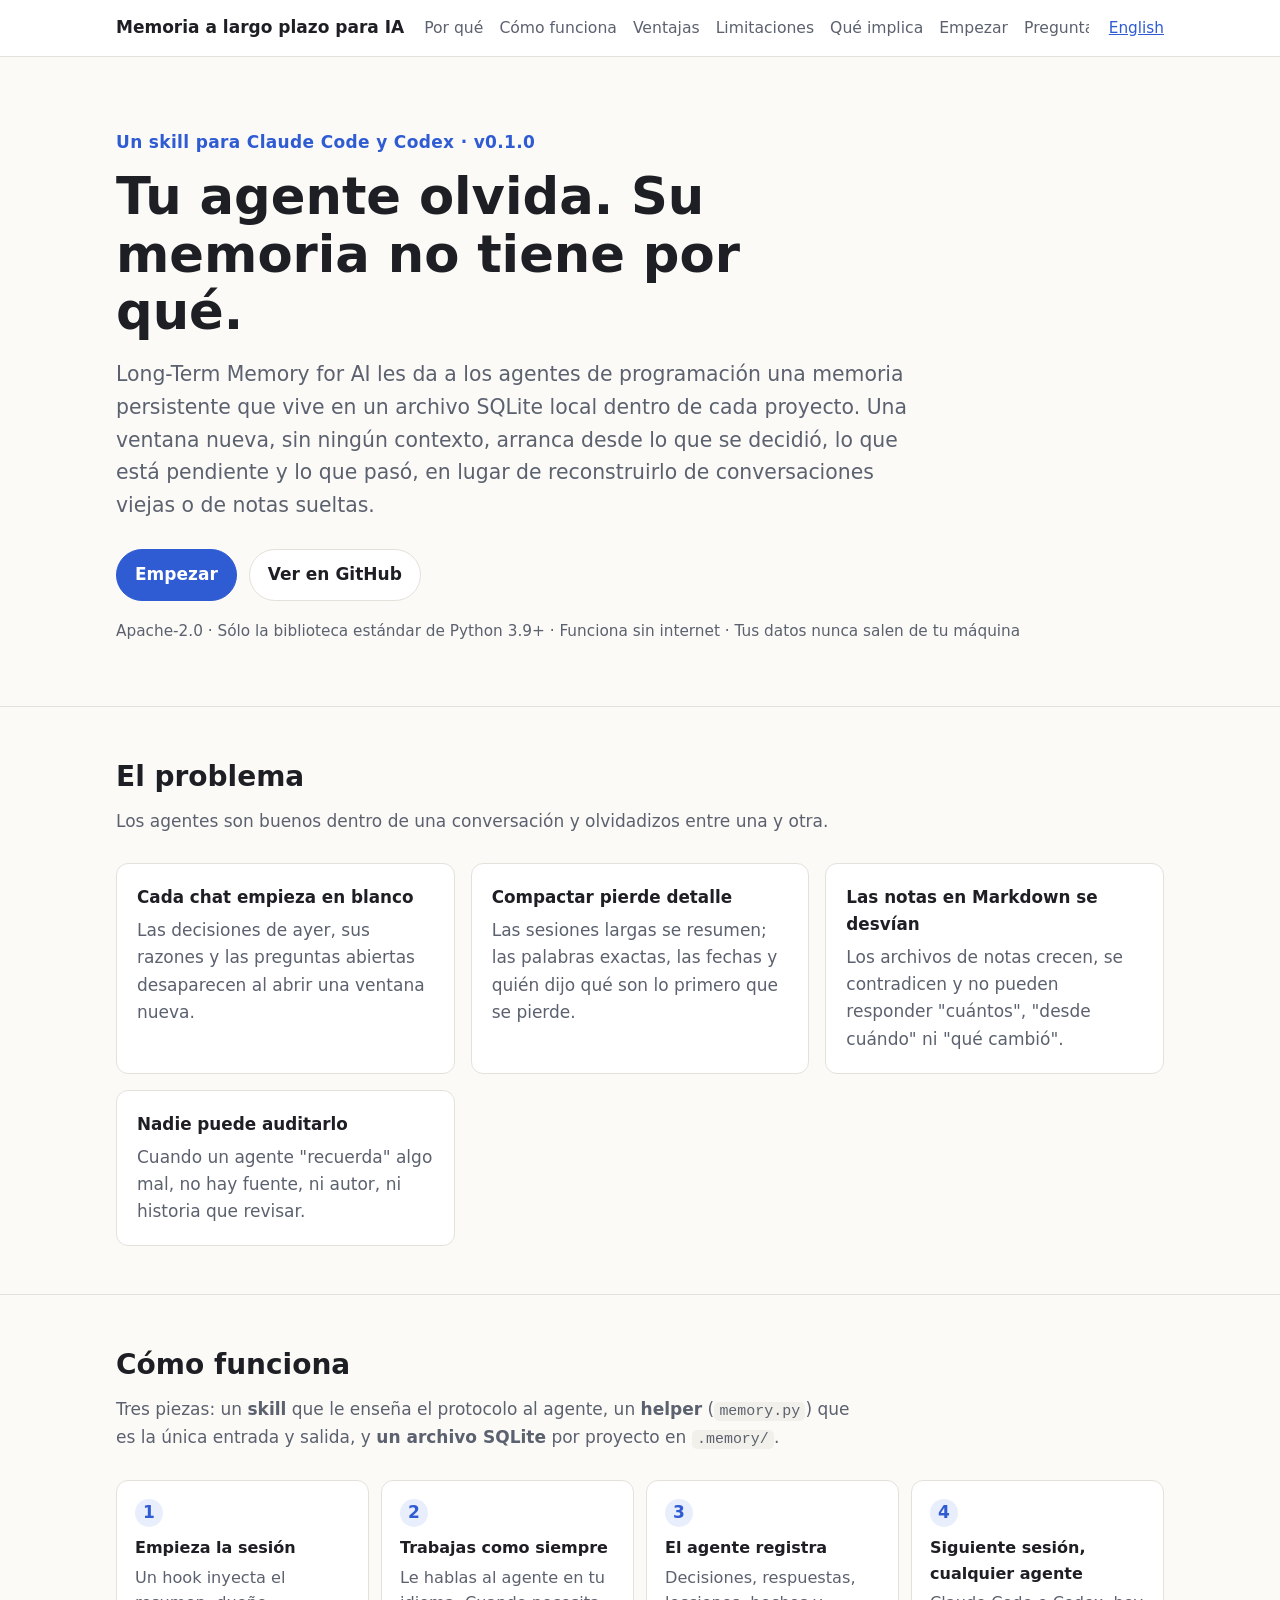
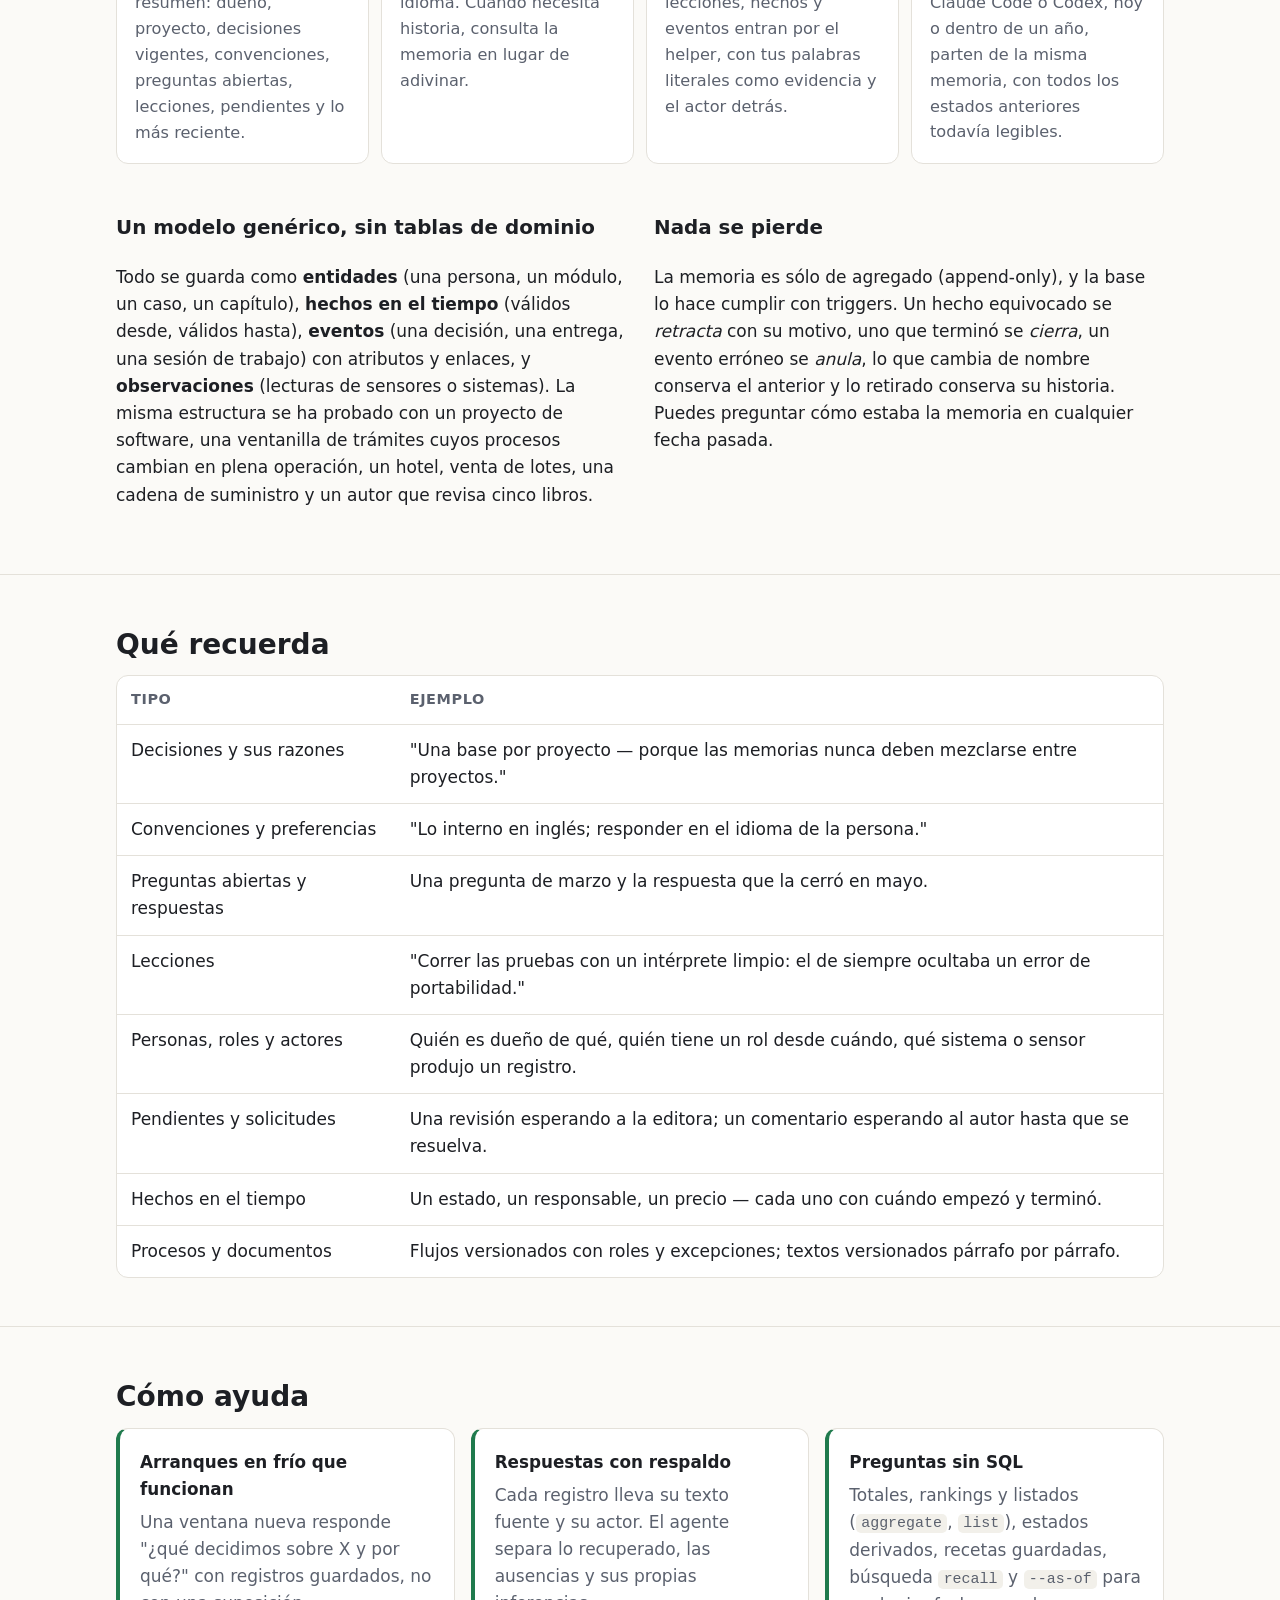
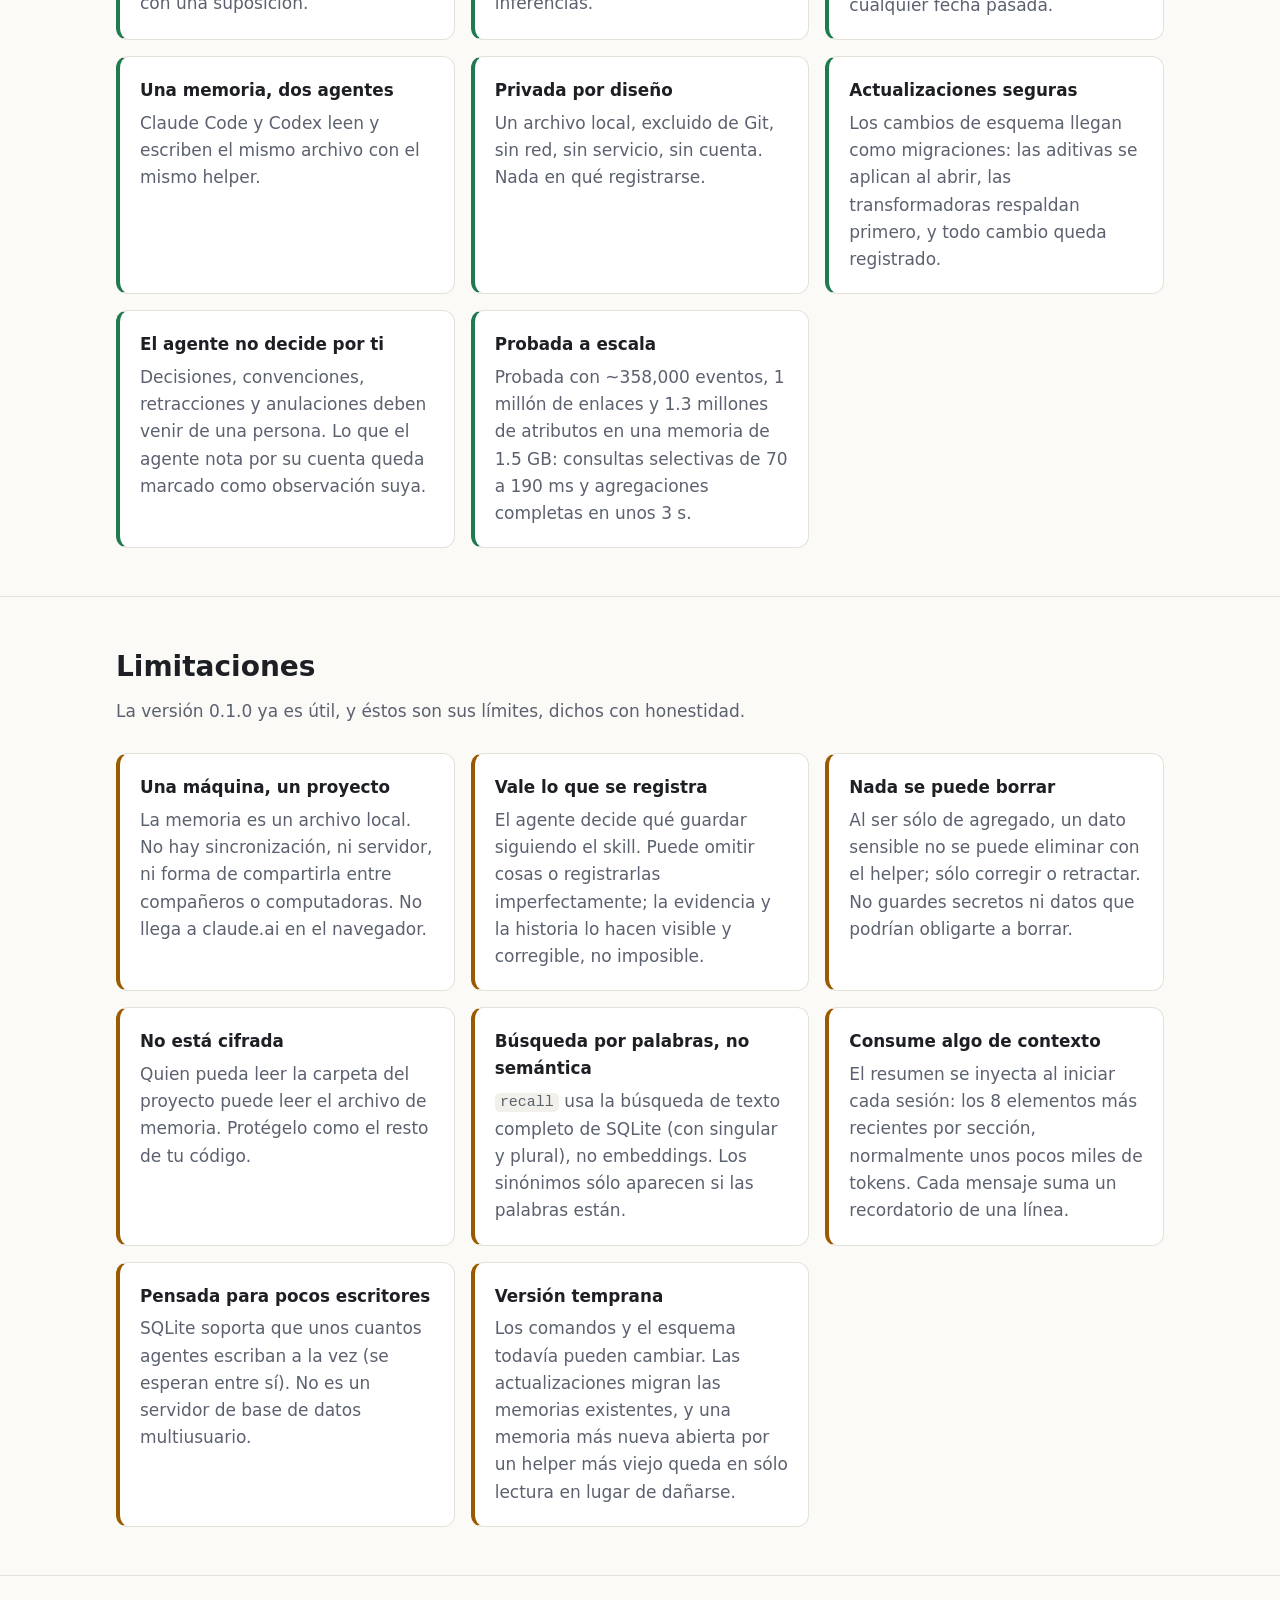
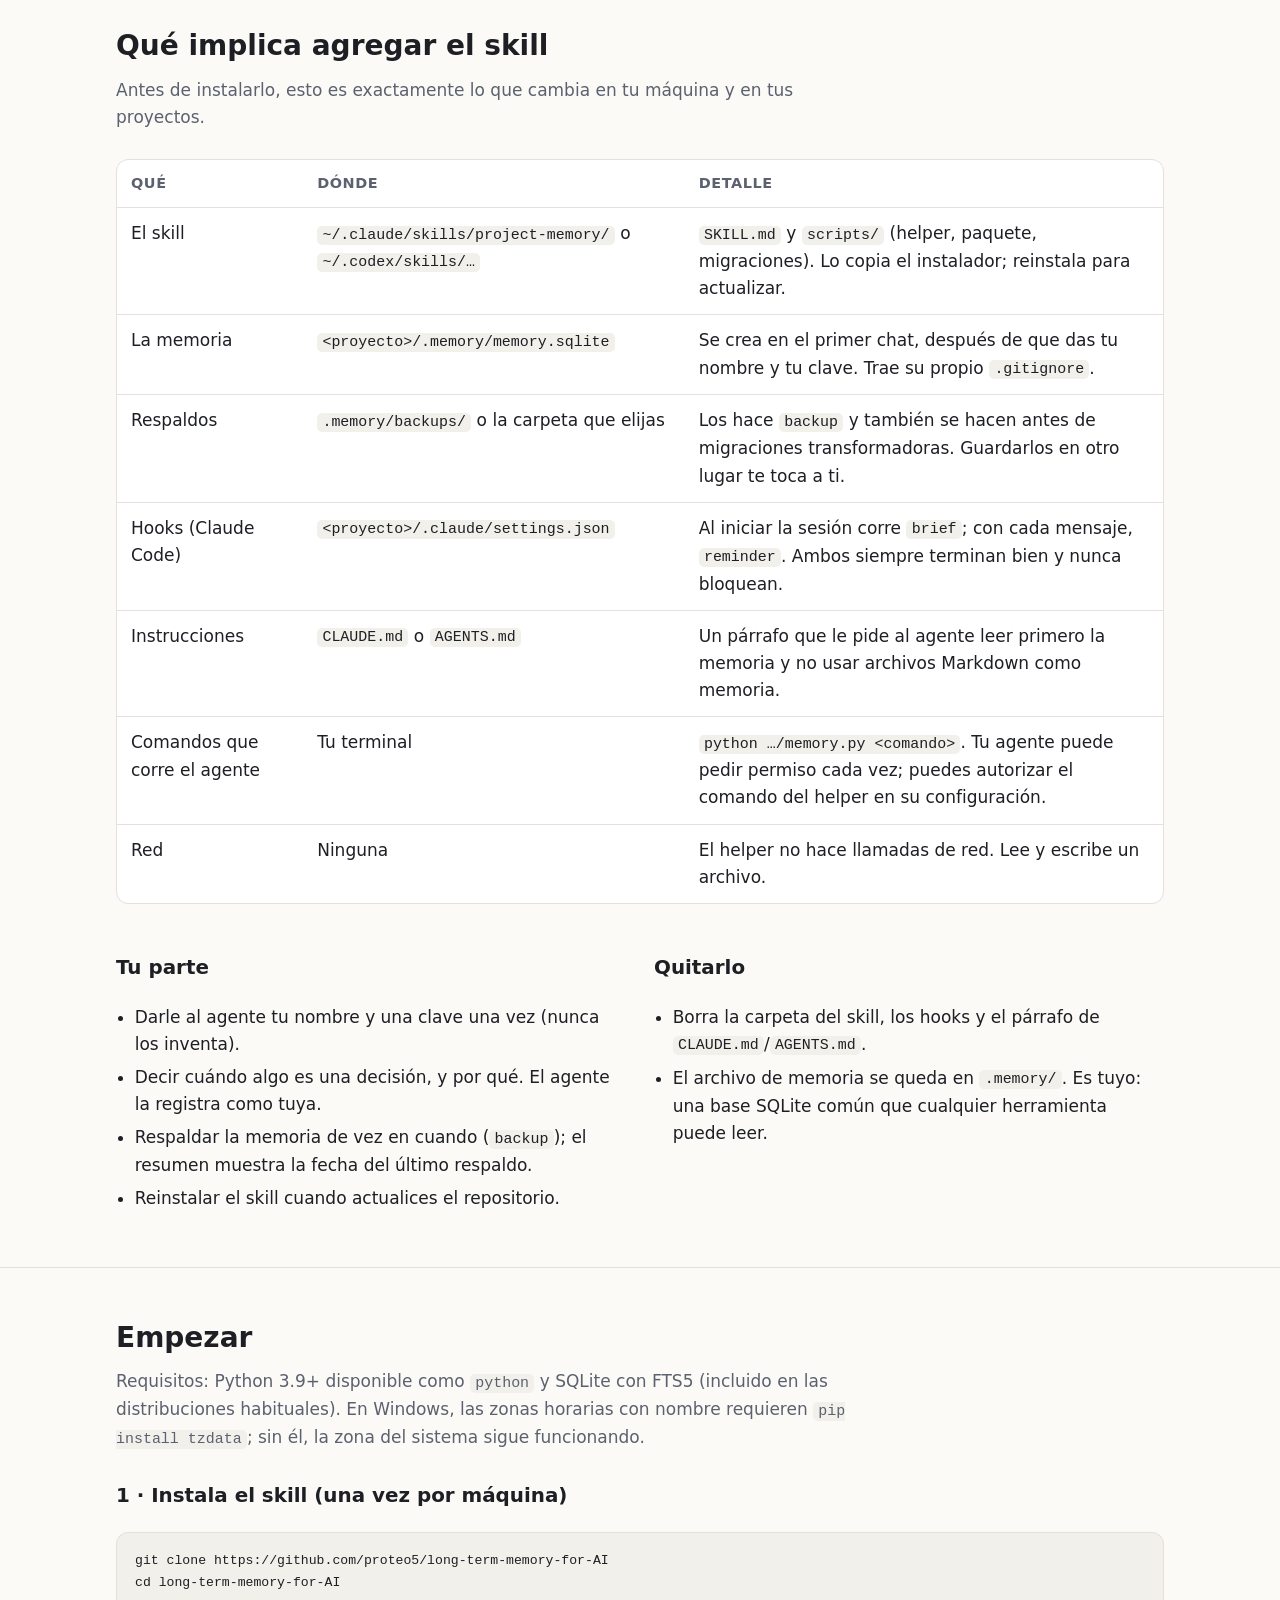
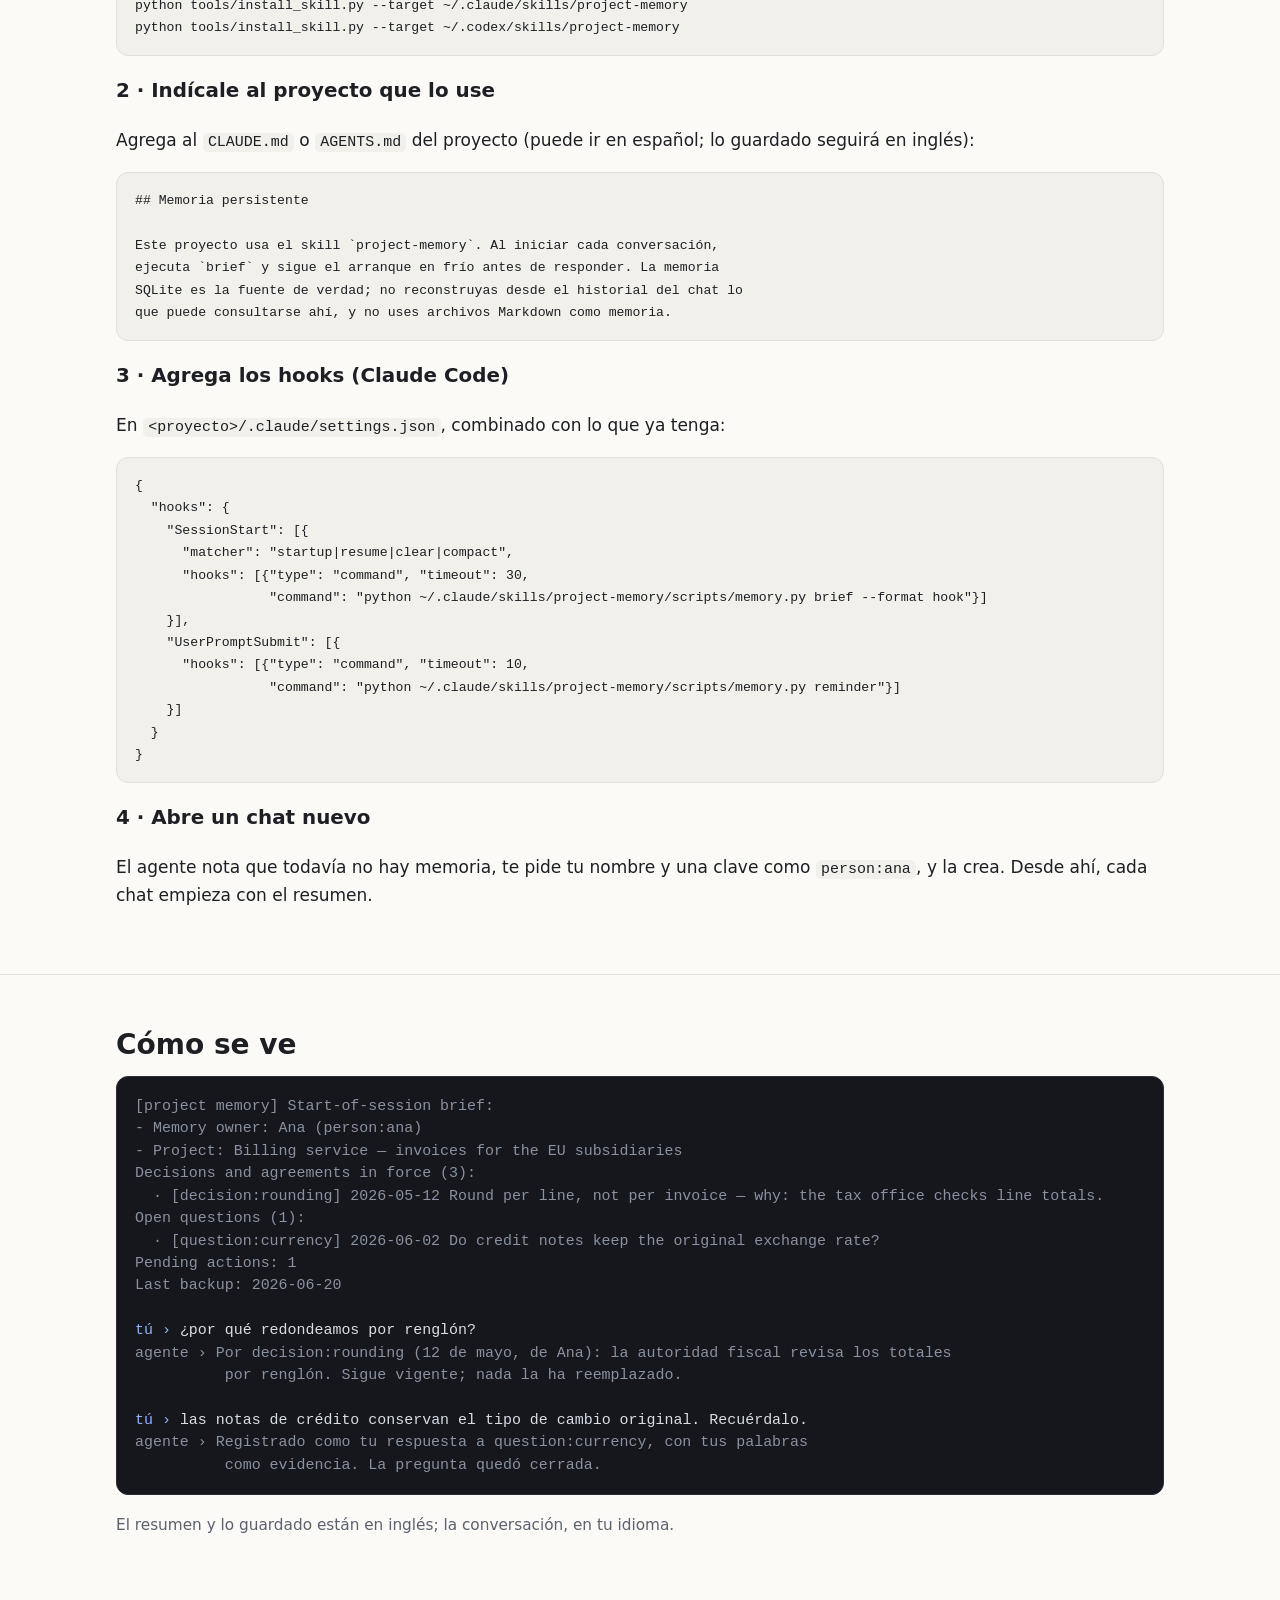
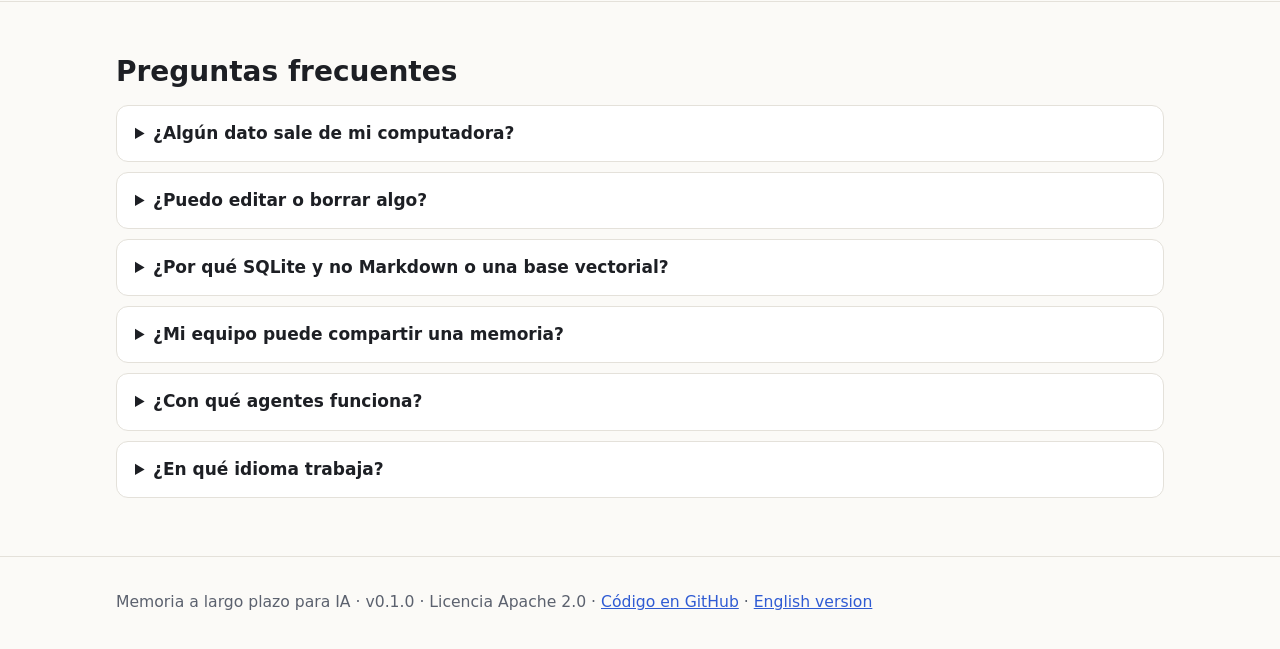
==== docs/es/index.html @ bbfa803a "Release 0.1.0" ====
<!doctype html>
<html lang="es">
<head>
<meta charset="utf-8">
<meta name="viewport" content="width=device-width, initial-scale=1">
<title>Memoria a largo plazo para IA</title>
<meta name="description" content="Una memoria SQLite persistente, local y sólo de agregado para agentes de programación (Claude Code y Codex): qué es, cómo ayuda, sus límites y qué implica agregar el skill.">
<link rel="stylesheet" href="../assets/style.css">
<link rel="alternate" hreflang="en" href="../">
</head>
<body>

<header class="top">
  <div class="wrap">
    <a class="brand" href="./">Memoria a largo plazo para IA</a>
    <nav>
      <a href="#problema">Por qué</a>
      <a href="#funcionamiento">Cómo funciona</a>
      <a href="#ventajas">Ventajas</a>
      <a href="#limitaciones">Limitaciones</a>
      <a href="#implica">Qué implica</a>
      <a href="#empezar">Empezar</a>
      <a href="#preguntas">Preguntas</a>
    </nav>
    <a class="lang" href="../">English</a>
  </div>
</header>

<main>
<div class="wrap hero">
  <p class="eyebrow">Un skill para Claude Code y Codex · v0.1.0</p>
  <h1>Tu agente olvida. Su memoria no tiene por qué.</h1>
  <p class="lead">Long-Term Memory for AI les da a los agentes de programación una memoria persistente que vive en un
    archivo SQLite local dentro de cada proyecto. Una ventana nueva, sin ningún contexto, arranca desde lo que se decidió,
    lo que está pendiente y lo que pasó, en lugar de reconstruirlo de conversaciones viejas o de notas sueltas.</p>
  <div class="actions">
    <a class="button primary" href="#empezar">Empezar</a>
    <a class="button" href="https://github.com/proteo5/long-term-memory-for-AI">Ver en GitHub</a>
  </div>
  <p class="meta">Apache-2.0 · Sólo la biblioteca estándar de Python 3.9+ · Funciona sin internet · Tus datos nunca salen de tu máquina</p>
</div>

<section id="problema">
  <div class="wrap">
    <h2>El problema</h2>
    <p class="intro">Los agentes son buenos dentro de una conversación y olvidadizos entre una y otra.</p>
    <div class="grid">
      <div class="card"><h3>Cada chat empieza en blanco</h3><p>Las decisiones de ayer, sus razones y las preguntas abiertas desaparecen al abrir una ventana nueva.</p></div>
      <div class="card"><h3>Compactar pierde detalle</h3><p>Las sesiones largas se resumen; las palabras exactas, las fechas y quién dijo qué son lo primero que se pierde.</p></div>
      <div class="card"><h3>Las notas en Markdown se desvían</h3><p>Los archivos de notas crecen, se contradicen y no pueden responder "cuántos", "desde cuándo" ni "qué cambió".</p></div>
      <div class="card"><h3>Nadie puede auditarlo</h3><p>Cuando un agente "recuerda" algo mal, no hay fuente, ni autor, ni historia que revisar.</p></div>
    </div>
  </div>
</section>

<section id="funcionamiento">
  <div class="wrap">
    <h2>Cómo funciona</h2>
    <p class="intro">Tres piezas: un <strong>skill</strong> que le enseña el protocolo al agente, un <strong>helper</strong>
      (<code>memory.py</code>) que es la única entrada y salida, y <strong>un archivo SQLite</strong> por proyecto en
      <code>.memory/</code>.</p>
    <div class="flow">
      <div class="step"><h3>Empieza la sesión</h3><p>Un hook inyecta el resumen: dueño, proyecto, decisiones vigentes, convenciones, preguntas abiertas, lecciones, pendientes y lo más reciente.</p></div>
      <div class="step"><h3>Trabajas como siempre</h3><p>Le hablas al agente en tu idioma. Cuando necesita historia, consulta la memoria en lugar de adivinar.</p></div>
      <div class="step"><h3>El agente registra</h3><p>Decisiones, respuestas, lecciones, hechos y eventos entran por el helper, con tus palabras literales como evidencia y el actor detrás.</p></div>
      <div class="step"><h3>Siguiente sesión, cualquier agente</h3><p>Claude Code o Codex, hoy o dentro de un año, parten de la misma memoria, con todos los estados anteriores todavía legibles.</p></div>
    </div>
    <div class="two" style="margin-top:28px">
      <div>
        <h3>Un modelo genérico, sin tablas de dominio</h3>
        <p>Todo se guarda como <strong>entidades</strong> (una persona, un módulo, un caso, un capítulo), <strong>hechos en el
          tiempo</strong> (válidos desde, válidos hasta), <strong>eventos</strong> (una decisión, una entrega, una sesión de
          trabajo) con atributos y enlaces, y <strong>observaciones</strong> (lecturas de sensores o sistemas). La misma
          estructura se ha probado con un proyecto de software, una ventanilla de trámites cuyos procesos cambian en plena
          operación, un hotel, venta de lotes, una cadena de suministro y un autor que revisa cinco libros.</p>
      </div>
      <div>
        <h3>Nada se pierde</h3>
        <p>La memoria es sólo de agregado (append-only), y la base lo hace cumplir con triggers. Un hecho equivocado se
          <em>retracta</em> con su motivo, uno que terminó se <em>cierra</em>, un evento erróneo se <em>anula</em>, lo que
          cambia de nombre conserva el anterior y lo retirado conserva su historia. Puedes preguntar cómo estaba la memoria
          en cualquier fecha pasada.</p>
      </div>
    </div>
  </div>
</section>

<section id="recuerda">
  <div class="wrap">
    <h2>Qué recuerda</h2>
    <div class="table-wrap">
      <table>
        <thead><tr><th>Tipo</th><th>Ejemplo</th></tr></thead>
        <tbody>
          <tr><td>Decisiones y sus razones</td><td>"Una base por proyecto — porque las memorias nunca deben mezclarse entre proyectos."</td></tr>
          <tr><td>Convenciones y preferencias</td><td>"Lo interno en inglés; responder en el idioma de la persona."</td></tr>
          <tr><td>Preguntas abiertas y respuestas</td><td>Una pregunta de marzo y la respuesta que la cerró en mayo.</td></tr>
          <tr><td>Lecciones</td><td>"Correr las pruebas con un intérprete limpio: el de siempre ocultaba un error de portabilidad."</td></tr>
          <tr><td>Personas, roles y actores</td><td>Quién es dueño de qué, quién tiene un rol desde cuándo, qué sistema o sensor produjo un registro.</td></tr>
          <tr><td>Pendientes y solicitudes</td><td>Una revisión esperando a la editora; un comentario esperando al autor hasta que se resuelva.</td></tr>
          <tr><td>Hechos en el tiempo</td><td>Un estado, un responsable, un precio — cada uno con cuándo empezó y terminó.</td></tr>
          <tr><td>Procesos y documentos</td><td>Flujos versionados con roles y excepciones; textos versionados párrafo por párrafo.</td></tr>
        </tbody>
      </table>
    </div>
  </div>
</section>

<section id="ventajas">
  <div class="wrap">
    <h2>Cómo ayuda</h2>
    <div class="grid">
      <div class="card good"><h3>Arranques en frío que funcionan</h3><p>Una ventana nueva responde "¿qué decidimos sobre X y por qué?" con registros guardados, no con una suposición.</p></div>
      <div class="card good"><h3>Respuestas con respaldo</h3><p>Cada registro lleva su texto fuente y su actor. El agente separa lo recuperado, las ausencias y sus propias inferencias.</p></div>
      <div class="card good"><h3>Preguntas sin SQL</h3><p>Totales, rankings y listados (<code>aggregate</code>, <code>list</code>), estados derivados, recetas guardadas, búsqueda <code>recall</code> y <code>--as-of</code> para cualquier fecha pasada.</p></div>
      <div class="card good"><h3>Una memoria, dos agentes</h3><p>Claude Code y Codex leen y escriben el mismo archivo con el mismo helper.</p></div>
      <div class="card good"><h3>Privada por diseño</h3><p>Un archivo local, excluido de Git, sin red, sin servicio, sin cuenta. Nada en qué registrarse.</p></div>
      <div class="card good"><h3>Actualizaciones seguras</h3><p>Los cambios de esquema llegan como migraciones: las aditivas se aplican al abrir, las transformadoras respaldan primero, y todo cambio queda registrado.</p></div>
      <div class="card good"><h3>El agente no decide por ti</h3><p>Decisiones, convenciones, retracciones y anulaciones deben venir de una persona. Lo que el agente nota por su cuenta queda marcado como observación suya.</p></div>
      <div class="card good"><h3>Probada a escala</h3><p>Probada con ~358,000 eventos, 1 millón de enlaces y 1.3 millones de atributos en una memoria de 1.5 GB: consultas selectivas de 70 a 190 ms y agregaciones completas en unos 3 s.</p></div>
    </div>
  </div>
</section>

<section id="limitaciones">
  <div class="wrap">
    <h2>Limitaciones</h2>
    <p class="intro">La versión 0.1.0 ya es útil, y éstos son sus límites, dichos con honestidad.</p>
    <div class="grid">
      <div class="card warn"><h3>Una máquina, un proyecto</h3><p>La memoria es un archivo local. No hay sincronización, ni servidor, ni forma de compartirla entre compañeros o computadoras. No llega a claude.ai en el navegador.</p></div>
      <div class="card warn"><h3>Vale lo que se registra</h3><p>El agente decide qué guardar siguiendo el skill. Puede omitir cosas o registrarlas imperfectamente; la evidencia y la historia lo hacen visible y corregible, no imposible.</p></div>
      <div class="card warn"><h3>Nada se puede borrar</h3><p>Al ser sólo de agregado, un dato sensible no se puede eliminar con el helper; sólo corregir o retractar. No guardes secretos ni datos que podrían obligarte a borrar.</p></div>
      <div class="card warn"><h3>No está cifrada</h3><p>Quien pueda leer la carpeta del proyecto puede leer el archivo de memoria. Protégelo como el resto de tu código.</p></div>
      <div class="card warn"><h3>Búsqueda por palabras, no semántica</h3><p><code>recall</code> usa la búsqueda de texto completo de SQLite (con singular y plural), no embeddings. Los sinónimos sólo aparecen si las palabras están.</p></div>
      <div class="card warn"><h3>Consume algo de contexto</h3><p>El resumen se inyecta al iniciar cada sesión: los 8 elementos más recientes por sección, normalmente unos pocos miles de tokens. Cada mensaje suma un recordatorio de una línea.</p></div>
      <div class="card warn"><h3>Pensada para pocos escritores</h3><p>SQLite soporta que unos cuantos agentes escriban a la vez (se esperan entre sí). No es un servidor de base de datos multiusuario.</p></div>
      <div class="card warn"><h3>Versión temprana</h3><p>Los comandos y el esquema todavía pueden cambiar. Las actualizaciones migran las memorias existentes, y una memoria más nueva abierta por un helper más viejo queda en sólo lectura en lugar de dañarse.</p></div>
    </div>
  </div>
</section>

<section id="implica">
  <div class="wrap">
    <h2>Qué implica agregar el skill</h2>
    <p class="intro">Antes de instalarlo, esto es exactamente lo que cambia en tu máquina y en tus proyectos.</p>
    <div class="table-wrap">
      <table>
        <thead><tr><th>Qué</th><th>Dónde</th><th>Detalle</th></tr></thead>
        <tbody>
          <tr><td>El skill</td><td><code>~/.claude/skills/project-memory/</code> o <code>~/.codex/skills/…</code></td><td><code>SKILL.md</code> y <code>scripts/</code> (helper, paquete, migraciones). Lo copia el instalador; reinstala para actualizar.</td></tr>
          <tr><td>La memoria</td><td><code>&lt;proyecto&gt;/.memory/memory.sqlite</code></td><td>Se crea en el primer chat, después de que das tu nombre y tu clave. Trae su propio <code>.gitignore</code>.</td></tr>
          <tr><td>Respaldos</td><td><code>.memory/backups/</code> o la carpeta que elijas</td><td>Los hace <code>backup</code> y también se hacen antes de migraciones transformadoras. Guardarlos en otro lugar te toca a ti.</td></tr>
          <tr><td>Hooks (Claude Code)</td><td><code>&lt;proyecto&gt;/.claude/settings.json</code></td><td>Al iniciar la sesión corre <code>brief</code>; con cada mensaje, <code>reminder</code>. Ambos siempre terminan bien y nunca bloquean.</td></tr>
          <tr><td>Instrucciones</td><td><code>CLAUDE.md</code> o <code>AGENTS.md</code></td><td>Un párrafo que le pide al agente leer primero la memoria y no usar archivos Markdown como memoria.</td></tr>
          <tr><td>Comandos que corre el agente</td><td>Tu terminal</td><td><code>python …/memory.py &lt;comando&gt;</code>. Tu agente puede pedir permiso cada vez; puedes autorizar el comando del helper en su configuración.</td></tr>
          <tr><td>Red</td><td>Ninguna</td><td>El helper no hace llamadas de red. Lee y escribe un archivo.</td></tr>
        </tbody>
      </table>
    </div>
    <div class="two" style="margin-top:28px">
      <div>
        <h3>Tu parte</h3>
        <ul class="clean">
          <li>Darle al agente tu nombre y una clave una vez (nunca los inventa).</li>
          <li>Decir cuándo algo es una decisión, y por qué. El agente la registra como tuya.</li>
          <li>Respaldar la memoria de vez en cuando (<code>backup</code>); el resumen muestra la fecha del último respaldo.</li>
          <li>Reinstalar el skill cuando actualices el repositorio.</li>
        </ul>
      </div>
      <div>
        <h3>Quitarlo</h3>
        <ul class="clean">
          <li>Borra la carpeta del skill, los hooks y el párrafo de <code>CLAUDE.md</code>/<code>AGENTS.md</code>.</li>
          <li>El archivo de memoria se queda en <code>.memory/</code>. Es tuyo: una base SQLite común que cualquier herramienta puede leer.</li>
        </ul>
      </div>
    </div>
  </div>
</section>

<section id="empezar">
  <div class="wrap">
    <h2>Empezar</h2>
    <p class="intro">Requisitos: Python 3.9+ disponible como <code>python</code> y SQLite con FTS5 (incluido en las
      distribuciones habituales). En Windows, las zonas horarias con nombre requieren <code>pip install tzdata</code>; sin él,
      la zona del sistema sigue funcionando.</p>
    <h3>1 · Instala el skill (una vez por máquina)</h3>
<pre><code>git clone https://github.com/proteo5/long-term-memory-for-AI
cd long-term-memory-for-AI
python tools/install_skill.py --target ~/.claude/skills/project-memory
python tools/install_skill.py --target ~/.codex/skills/project-memory</code></pre>
    <h3>2 · Indícale al proyecto que lo use</h3>
    <p>Agrega al <code>CLAUDE.md</code> o <code>AGENTS.md</code> del proyecto (puede ir en español; lo guardado seguirá en inglés):</p>
<pre><code>## Memoria persistente

Este proyecto usa el skill `project-memory`. Al iniciar cada conversación,
ejecuta `brief` y sigue el arranque en frío antes de responder. La memoria
SQLite es la fuente de verdad; no reconstruyas desde el historial del chat lo
que puede consultarse ahí, y no uses archivos Markdown como memoria.</code></pre>
    <h3>3 · Agrega los hooks (Claude Code)</h3>
    <p>En <code>&lt;proyecto&gt;/.claude/settings.json</code>, combinado con lo que ya tenga:</p>
<pre><code>{
  "hooks": {
    "SessionStart": [{
      "matcher": "startup|resume|clear|compact",
      "hooks": [{"type": "command", "timeout": 30,
                 "command": "python ~/.claude/skills/project-memory/scripts/memory.py brief --format hook"}]
    }],
    "UserPromptSubmit": [{
      "hooks": [{"type": "command", "timeout": 10,
                 "command": "python ~/.claude/skills/project-memory/scripts/memory.py reminder"}]
    }]
  }
}</code></pre>
    <h3>4 · Abre un chat nuevo</h3>
    <p>El agente nota que todavía no hay memoria, te pide tu nombre y una clave como <code>person:ana</code>, y la crea.
      Desde ahí, cada chat empieza con el resumen.</p>
  </div>
</section>

<section id="ejemplo">
  <div class="wrap">
    <h2>Cómo se ve</h2>
    <div class="terminal"><pre><span class="dim">[project memory] Start-of-session brief:
- Memory owner: Ana (person:ana)
- Project: Billing service — invoices for the EU subsidiaries
Decisions and agreements in force (3):
  · [decision:rounding] 2026-05-12 Round per line, not per invoice — why: the tax office checks line totals.
Open questions (1):
  · [question:currency] 2026-06-02 Do credit notes keep the original exchange rate?
Pending actions: 1
Last backup: 2026-06-20</span>

<span class="you">tú ›</span> ¿por qué redondeamos por renglón?
<span class="dim">agente › Por decision:rounding (12 de mayo, de Ana): la autoridad fiscal revisa los totales
          por renglón. Sigue vigente; nada la ha reemplazado.</span>

<span class="you">tú ›</span> las notas de crédito conservan el tipo de cambio original. Recuérdalo.
<span class="dim">agente › Registrado como tu respuesta a question:currency, con tus palabras
          como evidencia. La pregunta quedó cerrada.</span></pre></div>
    <p class="meta">El resumen y lo guardado están en inglés; la conversación, en tu idioma.</p>
  </div>
</section>

<section id="preguntas">
  <div class="wrap">
    <h2>Preguntas frecuentes</h2>
    <details><summary>¿Algún dato sale de mi computadora?</summary>
      <p>No. El helper no tiene código de red. El agente sigue enviando tu conversación a su proveedor de modelo como siempre; la memoria agrega a esa conversación el resumen y los resultados de las consultas que hace.</p></details>
    <details><summary>¿Puedo editar o borrar algo?</summary>
      <p>Se corrige en lugar de borrar: cerrar un hecho que terminó, retractar uno equivocado (con motivo), anular un evento, renombrar o retirar una entidad. La historia de cada cambio sigue legible.</p></details>
    <details><summary>¿Por qué SQLite y no Markdown o una base vectorial?</summary>
      <p>Porque las preguntas sobre un proyecto son sobre hechos, fechas, responsables, estados y conteos. SQLite las responde con exactitud, hace cumplir las reglas de sólo agregado, no necesita servidor y es un solo archivo portable.</p></details>
    <details><summary>¿Mi equipo puede compartir una memoria?</summary>
      <p>No en la 0.1.0. El archivo es local y está excluido de Git a propósito. Compartirlo requeriría sincronización y control de acceso por persona, que esta versión no ofrece.</p></details>
    <details><summary>¿Con qué agentes funciona?</summary>
      <p>Claude Code (con hooks) y Codex (con <code>AGENTS.md</code>). Cualquier agente que pueda leer un archivo de skill y ejecutar comandos puede seguir el mismo protocolo.</p></details>
    <details><summary>¿En qué idioma trabaja?</summary>
      <p>Todo lo guardado está en inglés para que cualquier agente lo lea; tus palabras literales se conservan como evidencia en su idioma original, y el agente te responde en el idioma que estés usando.</p></details>
  </div>
</section>
</main>

<footer>
  <div class="wrap">
    Memoria a largo plazo para IA · v0.1.0 · Licencia Apache 2.0 ·
    <a href="https://github.com/proteo5/long-term-memory-for-AI">Código en GitHub</a> ·
    <a href="../">English version</a>
  </div>
</footer>
</body>
</html>
---- docs/assets/style.css ----
:root {
  --bg: #fbfaf7;
  --surface: #ffffff;
  --ink: #1d1f24;
  --muted: #5b616e;
  --line: #e4e1da;
  --accent: #2f5bd3;
  --accent-soft: #e8eefc;
  --on-accent: #ffffff;
  --good: #1f7a4d;
  --good-soft: #e6f4ec;
  --warn: #9a5b00;
  --warn-soft: #fbf0dc;
  --code-bg: #f2f0ea;
  --radius: 12px;
  --max: 1080px;
  color-scheme: light;
}
@media (prefers-color-scheme: dark) {
  :root {
    --bg: #121418;
    --surface: #1a1d23;
    --ink: #e9eaee;
    --muted: #a3a9b6;
    --line: #2c313a;
    --accent: #7ea2ff;
    --accent-soft: #1d2740;
    --on-accent: #0d1324;
    --good: #6cd19c;
    --good-soft: #15291f;
    --warn: #f0b45c;
    --warn-soft: #2d2414;
    --code-bg: #20242c;
    color-scheme: dark;
  }
}
* { box-sizing: border-box; }
html { scroll-behavior: smooth; }
body {
  margin: 0;
  background: var(--bg);
  color: var(--ink);
  font: 17px/1.6 system-ui, -apple-system, "Segoe UI", Roboto, "Helvetica Neue", Arial, sans-serif;
}
a { color: var(--accent); }
code, pre { font-family: ui-monospace, "Cascadia Code", "SF Mono", Menlo, Consolas, monospace; font-size: 0.88em; }
code { background: var(--code-bg); padding: 0.1em 0.35em; border-radius: 5px; }
pre {
  background: var(--code-bg); padding: 16px 18px; border-radius: var(--radius);
  overflow-x: auto; line-height: 1.5; border: 1px solid var(--line);
}
pre code { background: none; padding: 0; }
.wrap { max-width: var(--max); margin: 0 auto; padding: 0 16px; }

/* Top bar */
.top { border-bottom: 1px solid var(--line); background: var(--surface); position: sticky; top: 0; z-index: 5; }
.top .wrap { display: flex; align-items: center; gap: 20px; height: 56px; }
.brand { font-weight: 700; color: var(--ink); text-decoration: none; white-space: nowrap; }
.top nav { display: flex; gap: 16px; overflow-x: auto; flex: 1; }
.top nav a { color: var(--muted); text-decoration: none; font-size: 0.92em; white-space: nowrap; }
.top nav a:hover { color: var(--ink); }
.lang { font-size: 0.9em; white-space: nowrap; }

/* Hero */
.hero { padding-top: 72px; padding-bottom: 48px; }
.eyebrow { color: var(--accent); font-weight: 600; letter-spacing: 0.02em; margin: 0 0 12px; }
.hero h1 { font-size: clamp(2rem, 5vw, 3.2rem); line-height: 1.12; margin: 0 0 18px; max-width: 18ch; }
.lead { font-size: 1.2em; color: var(--muted); max-width: 62ch; margin: 0 0 28px; }
.actions { display: flex; flex-wrap: wrap; gap: 12px; }
.button {
  display: inline-block; padding: 11px 18px; border-radius: 999px; text-decoration: none; font-weight: 600;
  border: 1px solid var(--line); color: var(--ink); background: var(--surface);
}
.button.primary { background: var(--accent); color: var(--on-accent); border-color: var(--accent); }
.meta { margin-top: 18px; color: var(--muted); font-size: 0.9em; }

/* Sections */
section { padding: 48px 0; border-top: 1px solid var(--line); scroll-margin-top: 56px; }
section h2 { font-size: 1.75rem; margin: 0 0 8px; }
.intro { color: var(--muted); max-width: 70ch; margin: 0 0 28px; }
.grid { display: grid; gap: 16px; grid-template-columns: repeat(auto-fit, minmax(260px, 1fr)); }
.card { background: var(--surface); border: 1px solid var(--line); border-radius: var(--radius); padding: 20px; }
.card h3 { margin: 0 0 6px; font-size: 1.05rem; }
.card p { margin: 0; color: var(--muted); }
.card.good { border-left: 4px solid var(--good); }
.card.warn { border-left: 4px solid var(--warn); }
.two { display: grid; gap: 28px; grid-template-columns: repeat(auto-fit, minmax(300px, 1fr)); align-items: start; }
ul.clean { padding-left: 1.1em; margin: 0; }
ul.clean li { margin: 6px 0; }
.note { background: var(--accent-soft); border-radius: var(--radius); padding: 14px 18px; }

/* Flow diagram */
.flow { display: grid; gap: 12px; grid-template-columns: repeat(auto-fit, minmax(190px, 1fr)); counter-reset: step; }
.flow .step { background: var(--surface); border: 1px solid var(--line); border-radius: var(--radius); padding: 18px; position: relative; }
.flow .step::before {
  counter-increment: step; content: counter(step);
  display: inline-grid; place-items: center; width: 28px; height: 28px; border-radius: 50%;
  background: var(--accent-soft); color: var(--accent); font-weight: 700; margin-bottom: 8px;
}
.flow .step h3 { margin: 0 0 4px; font-size: 1rem; }
.flow .step p { margin: 0; color: var(--muted); font-size: 0.95em; }

/* Tables */
.table-wrap { overflow-x: auto; border: 1px solid var(--line); border-radius: var(--radius); background: var(--surface); }
table { border-collapse: collapse; width: 100%; min-width: 560px; }
th, td { text-align: left; padding: 12px 14px; border-bottom: 1px solid var(--line); vertical-align: top; }
th { font-size: 0.85em; text-transform: uppercase; letter-spacing: 0.04em; color: var(--muted); }
tr:last-child td { border-bottom: none; }

/* Terminal mock */
.terminal { background: #15171c; color: #d9dde6; border-radius: var(--radius); padding: 18px; overflow-x: auto; border: 1px solid #2a2e36; }
.terminal pre { background: none; border: none; padding: 0; margin: 0; color: inherit; }
.terminal .you { color: #8fb4ff; }
.terminal .dim { color: #8a91a0; }

details { background: var(--surface); border: 1px solid var(--line); border-radius: var(--radius); padding: 14px 18px; margin: 10px 0; }
summary { cursor: pointer; font-weight: 600; }
details p { color: var(--muted); margin: 10px 0 0; }

footer { border-top: 1px solid var(--line); padding: 32px 0 48px; color: var(--muted); font-size: 0.92em; }

@media (max-width: 640px) {
  body { font-size: 16px; }
  .top nav { display: none; }
  .hero { padding-top: 48px; padding-bottom: 32px; }
}
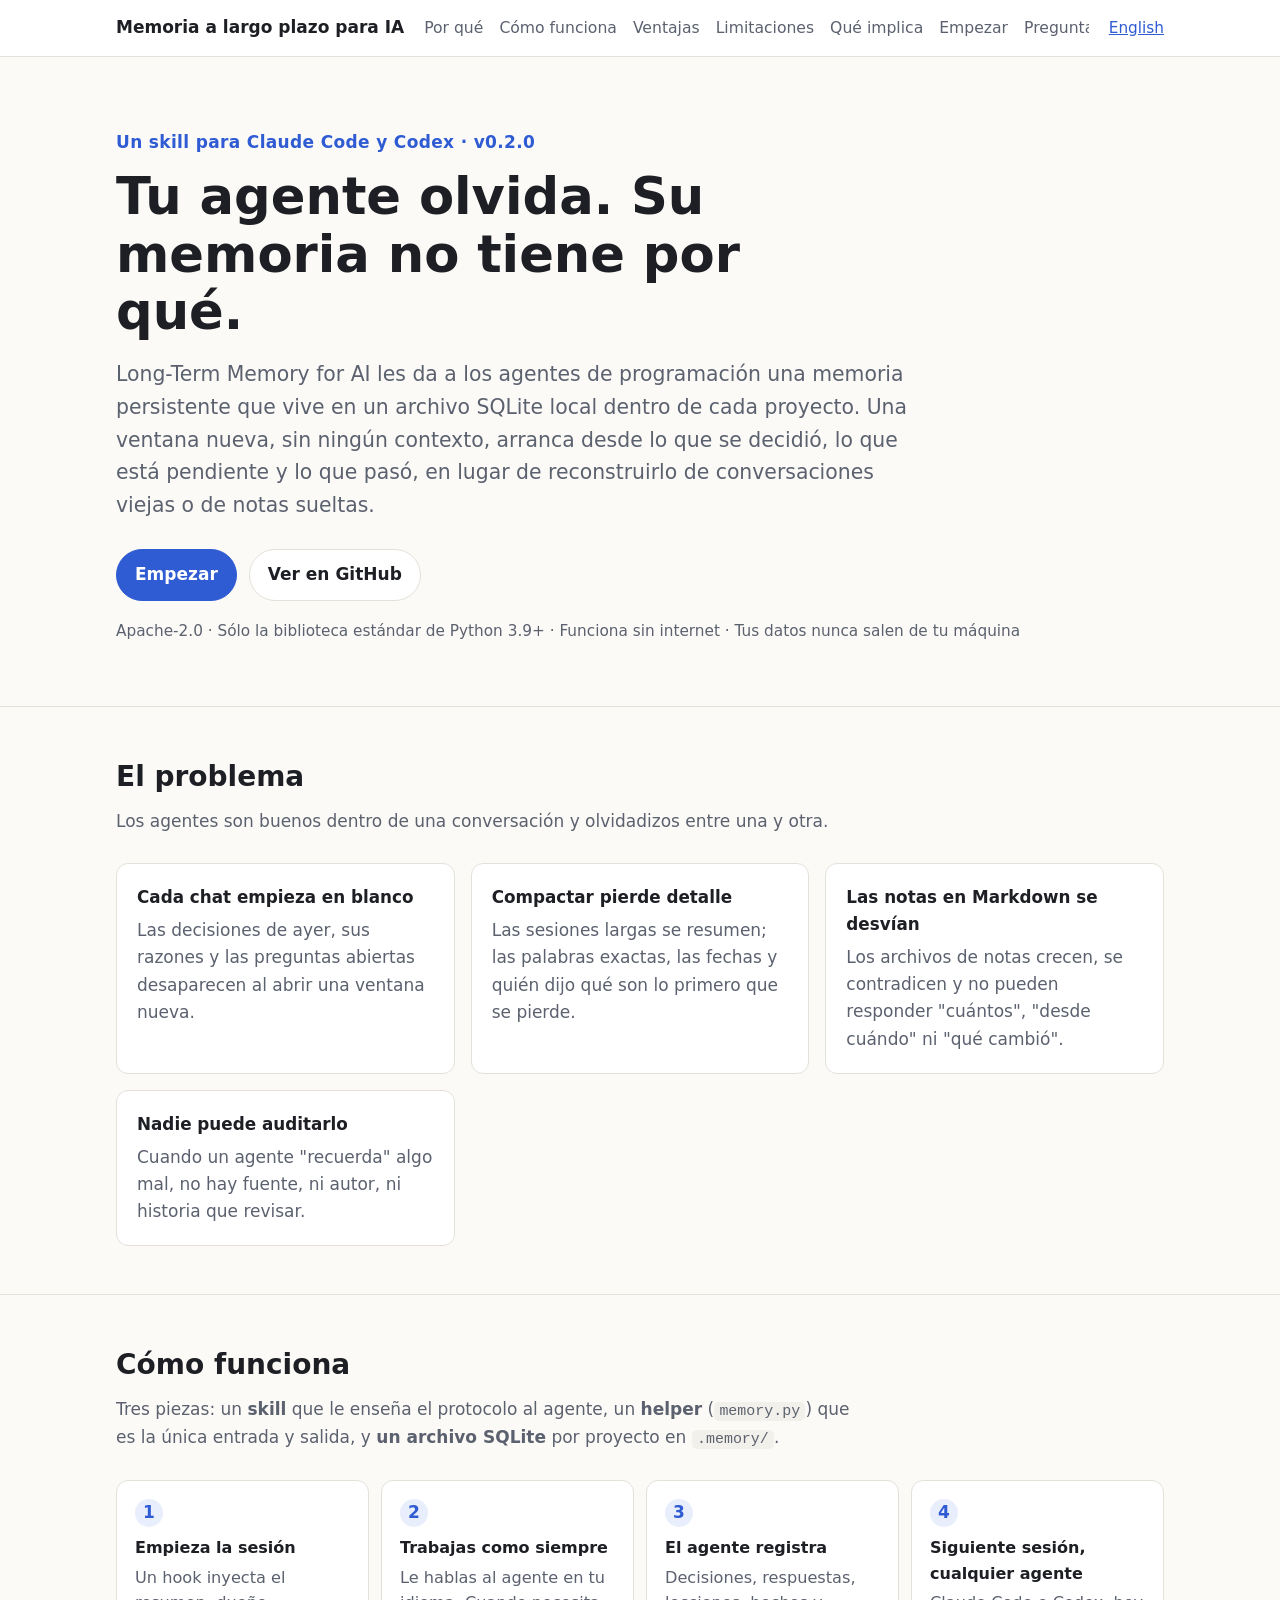
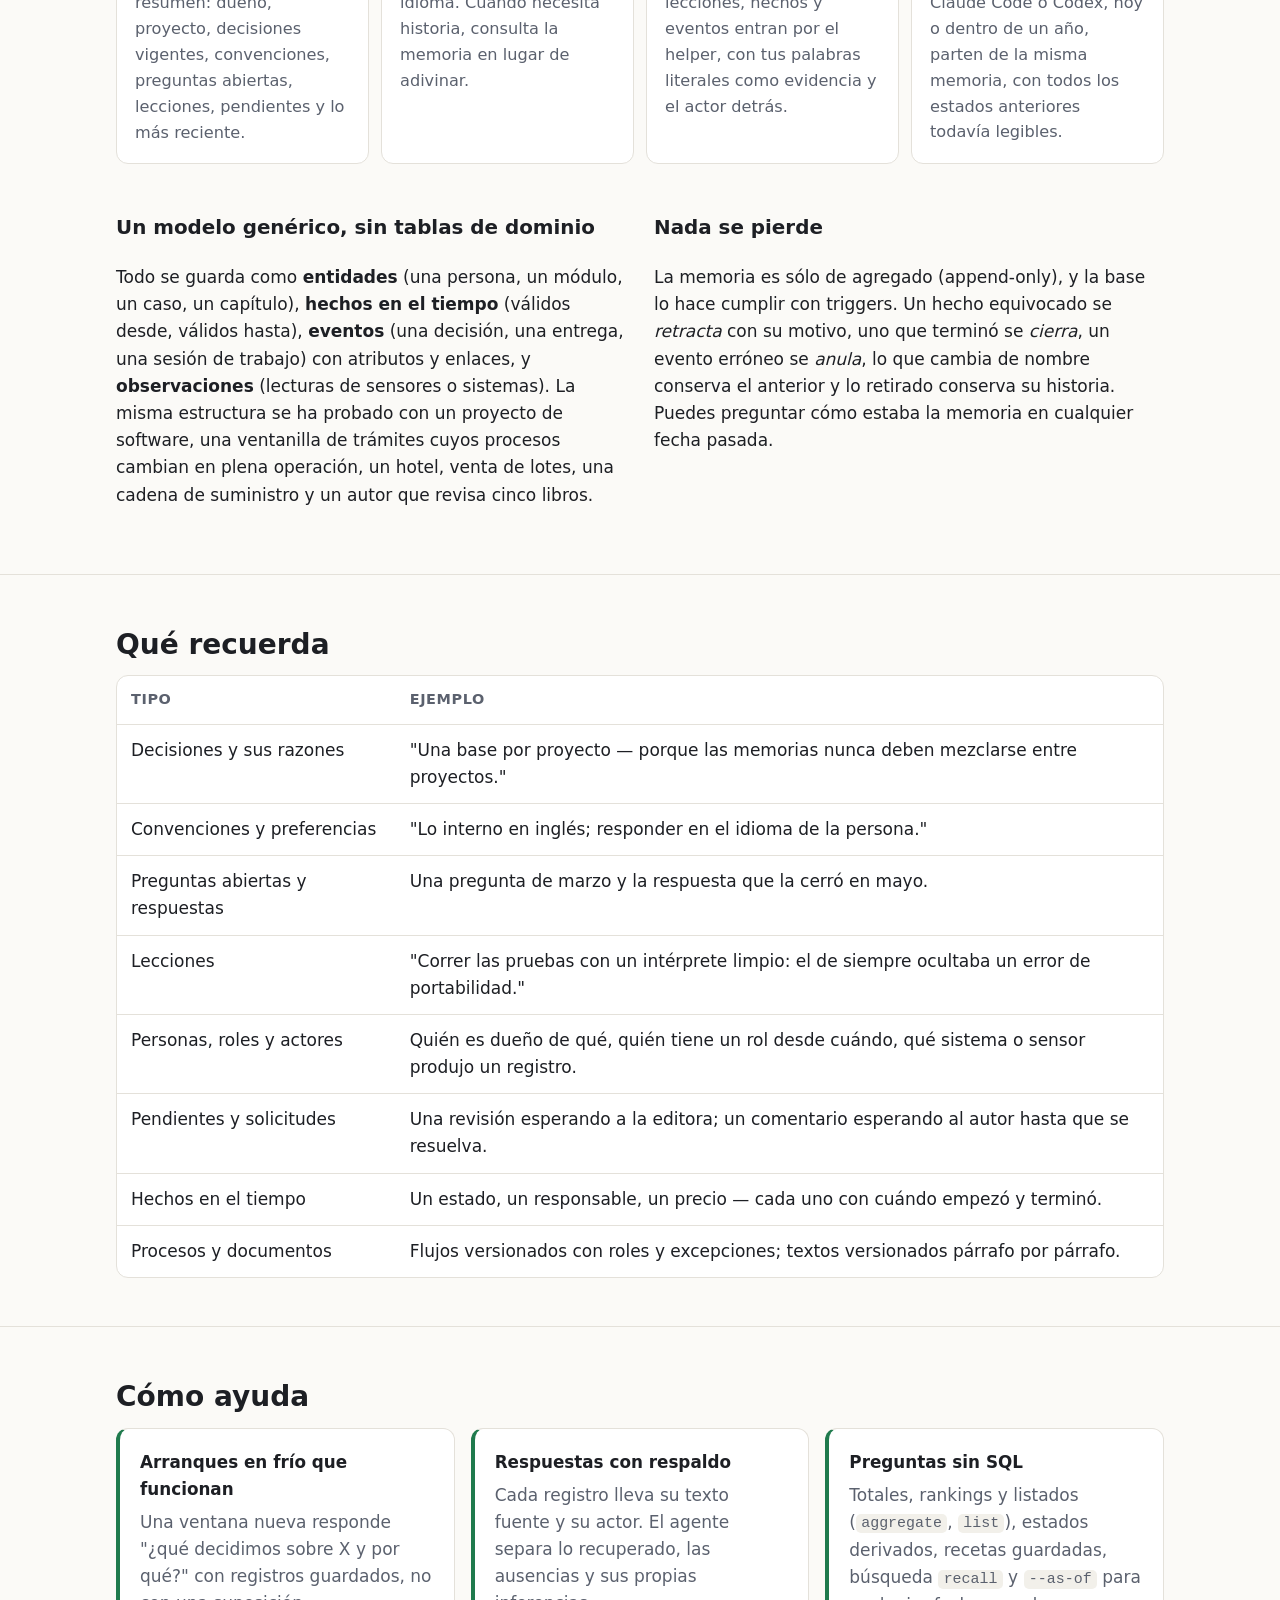
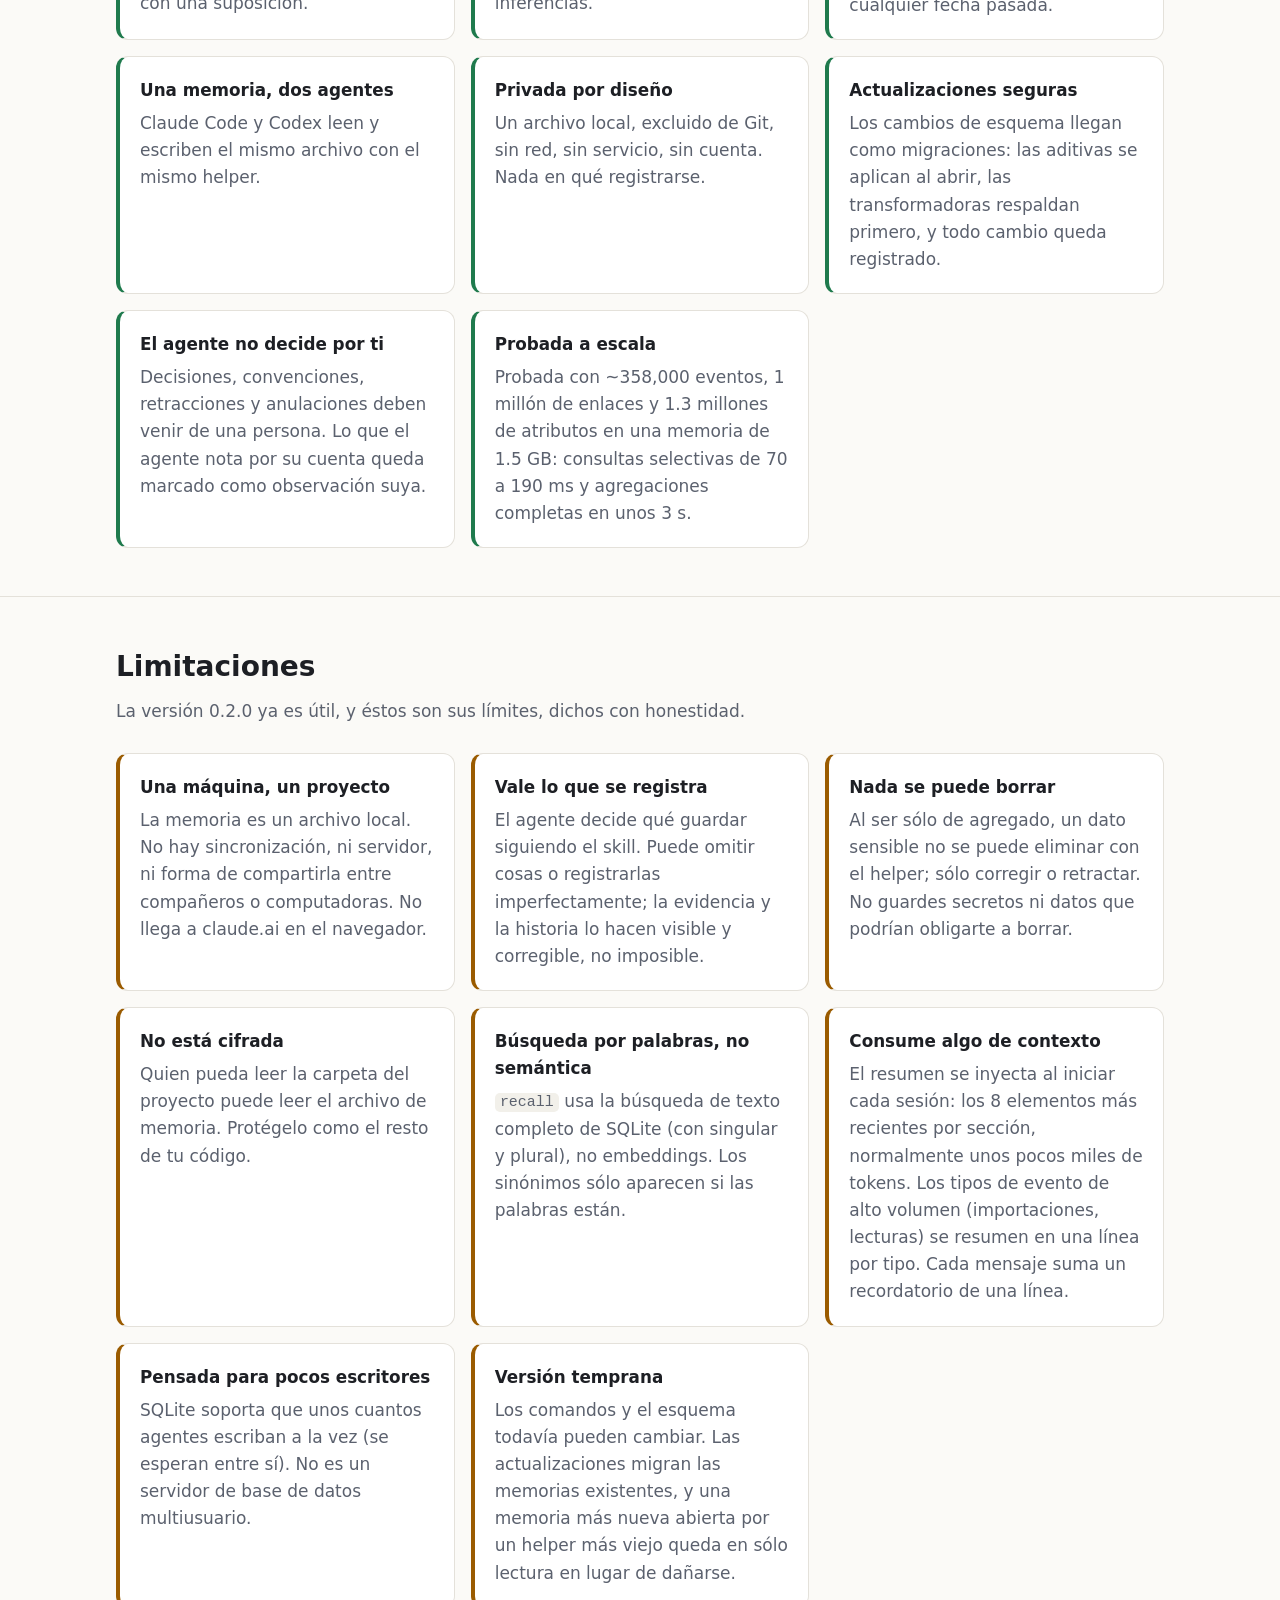
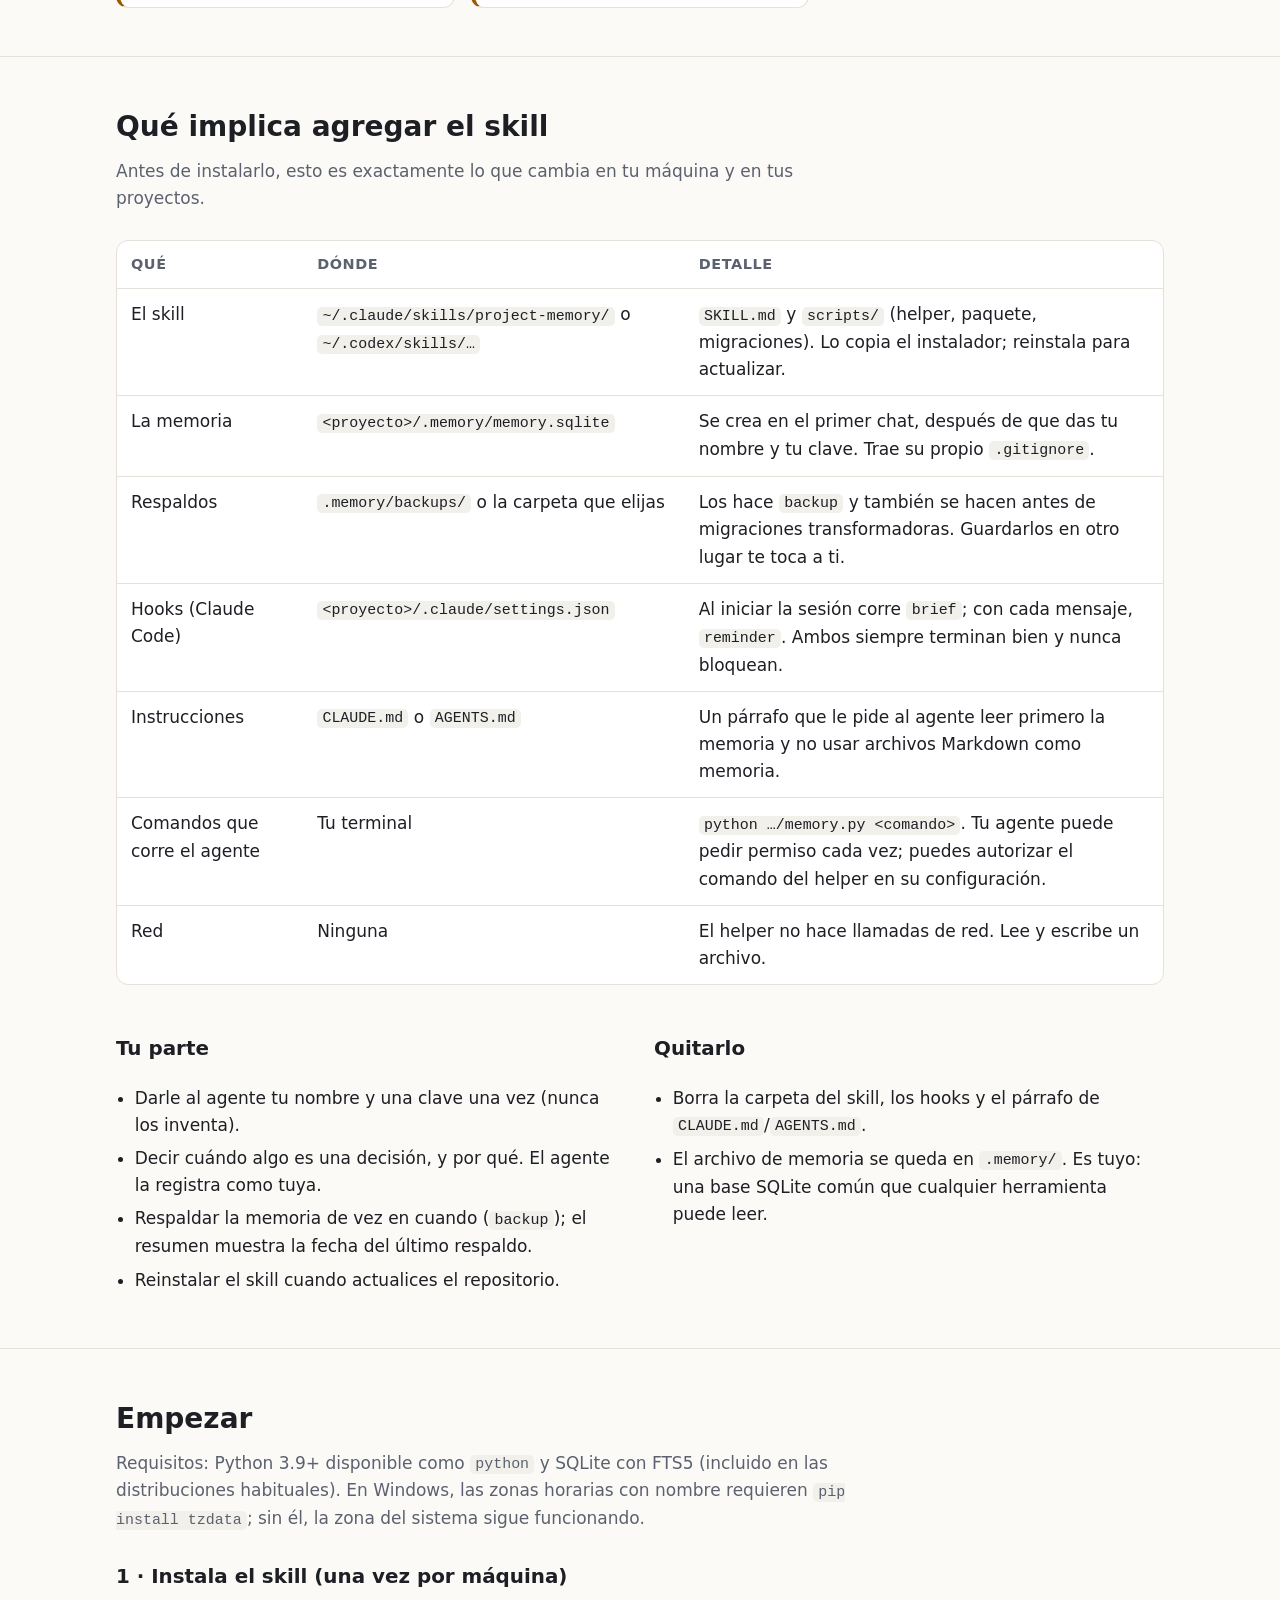
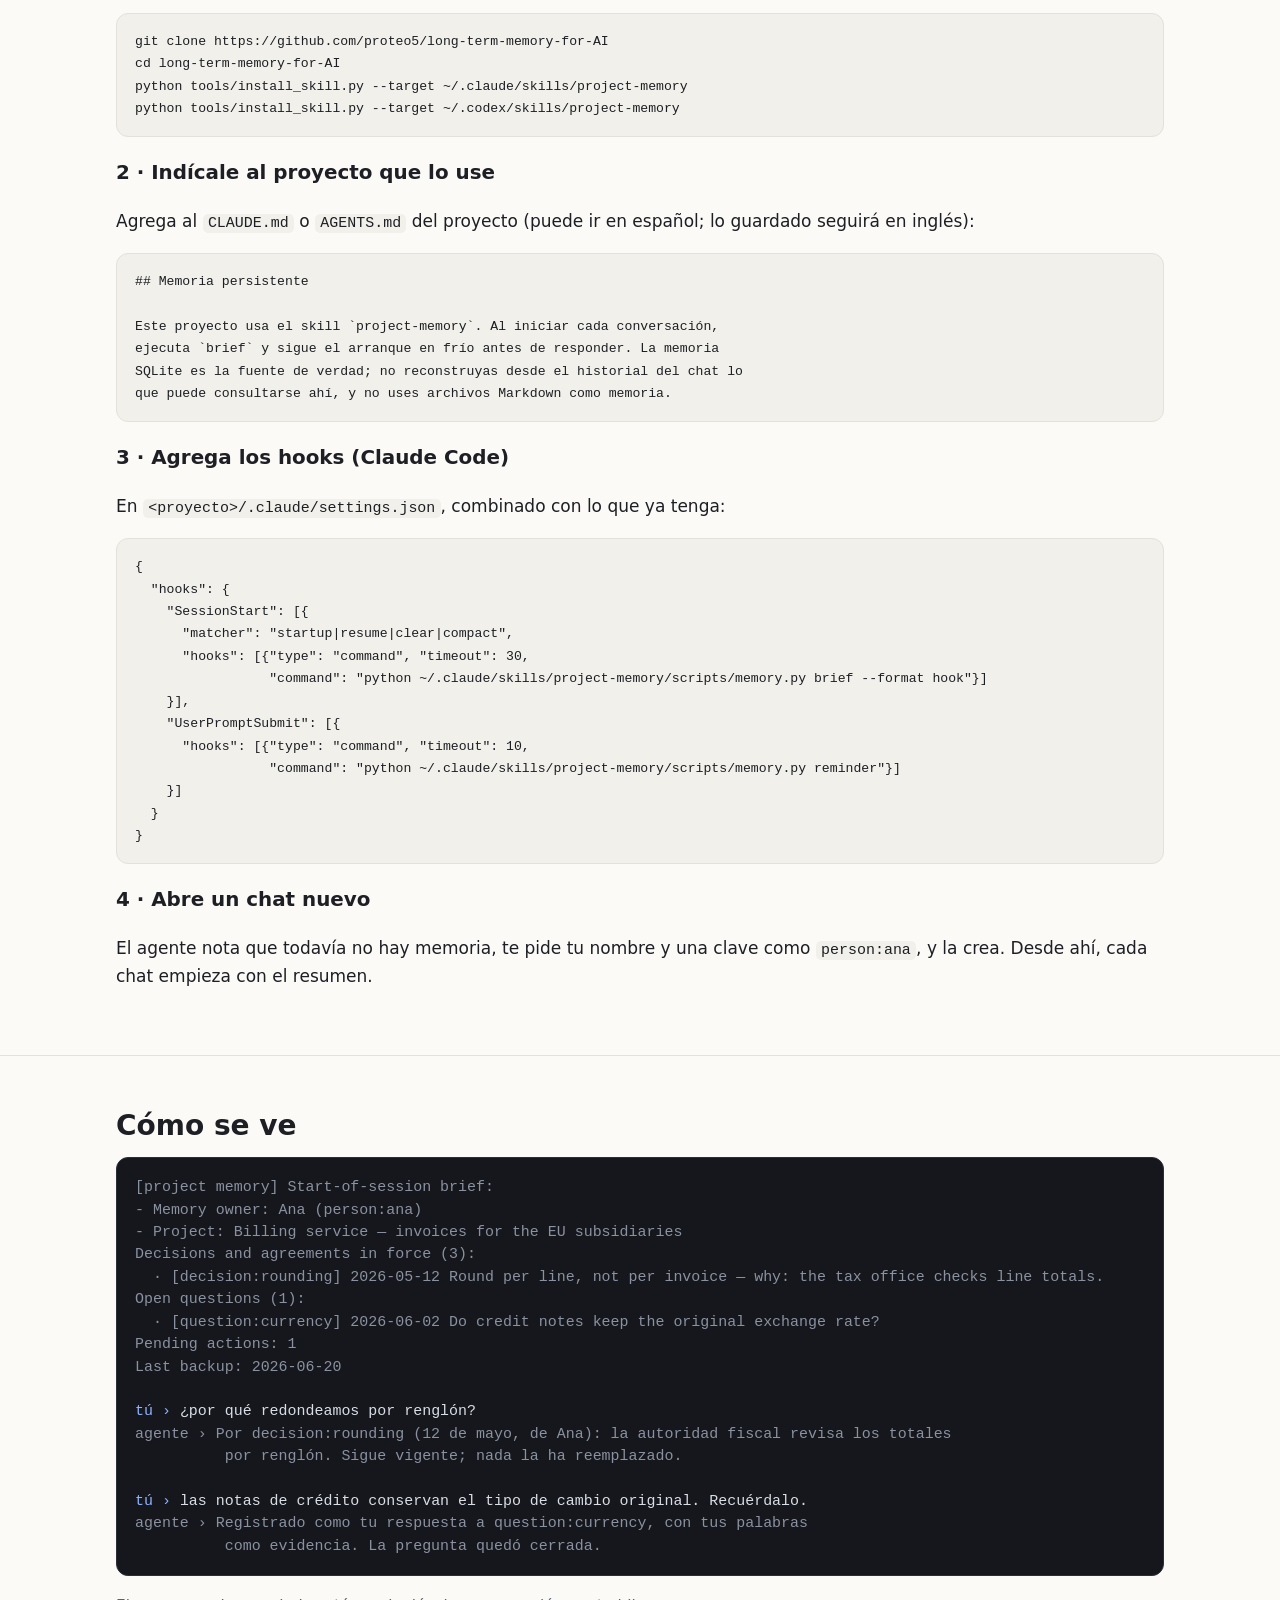
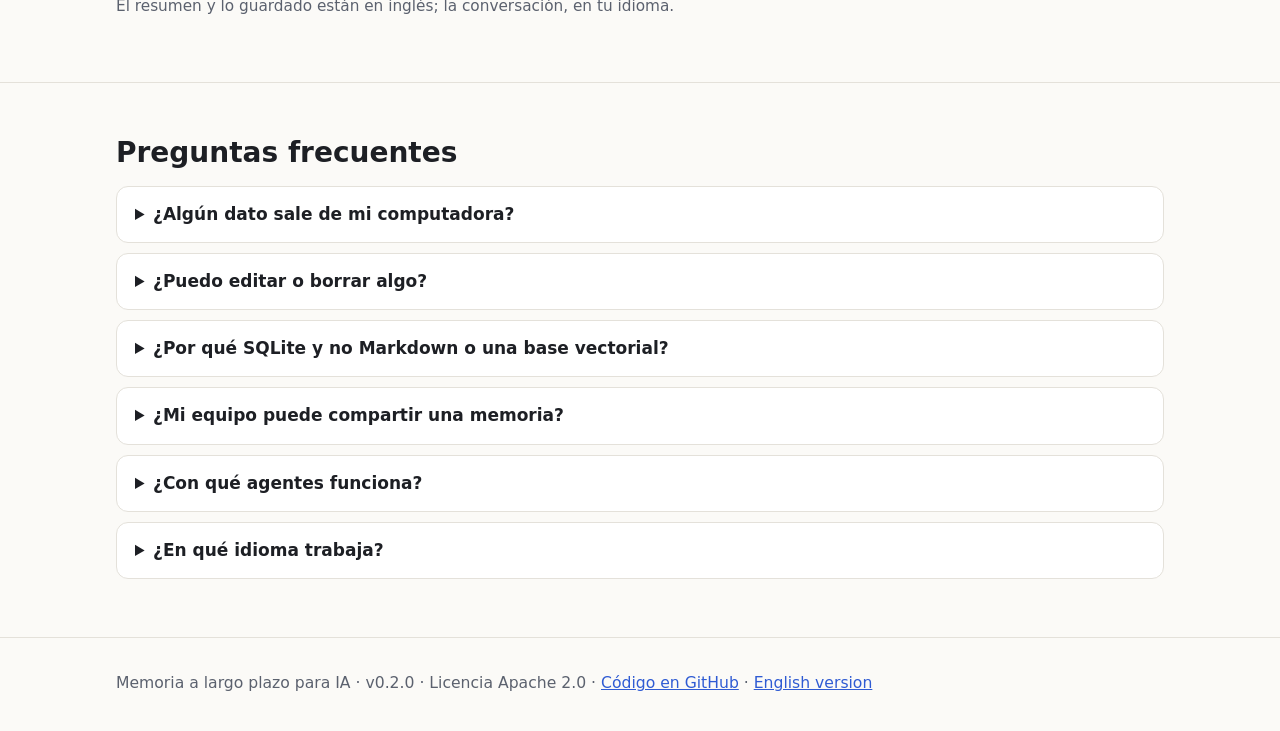
==== commit 8d4dfe91: "Release 0.2.0: high-volume event types, exact money, re-import notes - define-event-type marks an ev" ====
--- a/docs/es/index.html
+++ b/docs/es/index.html
@@ -28,7 +28,7 @@
 
 <main>
 <div class="wrap hero">
-  <p class="eyebrow">Un skill para Claude Code y Codex · v0.1.0</p>
+  <p class="eyebrow">Un skill para Claude Code y Codex · v0.2.0</p>
   <h1>Tu agente olvida. Su memoria no tiene por qué.</h1>
   <p class="lead">Long-Term Memory for AI les da a los agentes de programación una memoria persistente que vive en un
     archivo SQLite local dentro de cada proyecto. Una ventana nueva, sin ningún contexto, arranca desde lo que se decidió,
@@ -125,14 +125,14 @@
 <section id="limitaciones">
   <div class="wrap">
     <h2>Limitaciones</h2>
-    <p class="intro">La versión 0.1.0 ya es útil, y éstos son sus límites, dichos con honestidad.</p>
+    <p class="intro">La versión 0.2.0 ya es útil, y éstos son sus límites, dichos con honestidad.</p>
     <div class="grid">
       <div class="card warn"><h3>Una máquina, un proyecto</h3><p>La memoria es un archivo local. No hay sincronización, ni servidor, ni forma de compartirla entre compañeros o computadoras. No llega a claude.ai en el navegador.</p></div>
       <div class="card warn"><h3>Vale lo que se registra</h3><p>El agente decide qué guardar siguiendo el skill. Puede omitir cosas o registrarlas imperfectamente; la evidencia y la historia lo hacen visible y corregible, no imposible.</p></div>
       <div class="card warn"><h3>Nada se puede borrar</h3><p>Al ser sólo de agregado, un dato sensible no se puede eliminar con el helper; sólo corregir o retractar. No guardes secretos ni datos que podrían obligarte a borrar.</p></div>
       <div class="card warn"><h3>No está cifrada</h3><p>Quien pueda leer la carpeta del proyecto puede leer el archivo de memoria. Protégelo como el resto de tu código.</p></div>
       <div class="card warn"><h3>Búsqueda por palabras, no semántica</h3><p><code>recall</code> usa la búsqueda de texto completo de SQLite (con singular y plural), no embeddings. Los sinónimos sólo aparecen si las palabras están.</p></div>
-      <div class="card warn"><h3>Consume algo de contexto</h3><p>El resumen se inyecta al iniciar cada sesión: los 8 elementos más recientes por sección, normalmente unos pocos miles de tokens. Cada mensaje suma un recordatorio de una línea.</p></div>
+      <div class="card warn"><h3>Consume algo de contexto</h3><p>El resumen se inyecta al iniciar cada sesión: los 8 elementos más recientes por sección, normalmente unos pocos miles de tokens. Los tipos de evento de alto volumen (importaciones, lecturas) se resumen en una línea por tipo. Cada mensaje suma un recordatorio de una línea.</p></div>
       <div class="card warn"><h3>Pensada para pocos escritores</h3><p>SQLite soporta que unos cuantos agentes escriban a la vez (se esperan entre sí). No es un servidor de base de datos multiusuario.</p></div>
       <div class="card warn"><h3>Versión temprana</h3><p>Los comandos y el esquema todavía pueden cambiar. Las actualizaciones migran las memorias existentes, y una memoria más nueva abierta por un helper más viejo queda en sólo lectura en lugar de dañarse.</p></div>
     </div>
@@ -252,7 +252,7 @@
     <details><summary>¿Por qué SQLite y no Markdown o una base vectorial?</summary>
       <p>Porque las preguntas sobre un proyecto son sobre hechos, fechas, responsables, estados y conteos. SQLite las responde con exactitud, hace cumplir las reglas de sólo agregado, no necesita servidor y es un solo archivo portable.</p></details>
     <details><summary>¿Mi equipo puede compartir una memoria?</summary>
-      <p>No en la 0.1.0. El archivo es local y está excluido de Git a propósito. Compartirlo requeriría sincronización y control de acceso por persona, que esta versión no ofrece.</p></details>
+      <p>Todavía no. El archivo es local y está excluido de Git a propósito. Compartirlo requeriría sincronización y control de acceso por persona, que esta versión no ofrece.</p></details>
     <details><summary>¿Con qué agentes funciona?</summary>
       <p>Claude Code (con hooks) y Codex (con <code>AGENTS.md</code>). Cualquier agente que pueda leer un archivo de skill y ejecutar comandos puede seguir el mismo protocolo.</p></details>
     <details><summary>¿En qué idioma trabaja?</summary>
@@ -263,7 +263,7 @@
 
 <footer>
   <div class="wrap">
-    Memoria a largo plazo para IA · v0.1.0 · Licencia Apache 2.0 ·
+    Memoria a largo plazo para IA · v0.2.0 · Licencia Apache 2.0 ·
     <a href="https://github.com/proteo5/long-term-memory-for-AI">Código en GitHub</a> ·
     <a href="../">English version</a>
   </div>
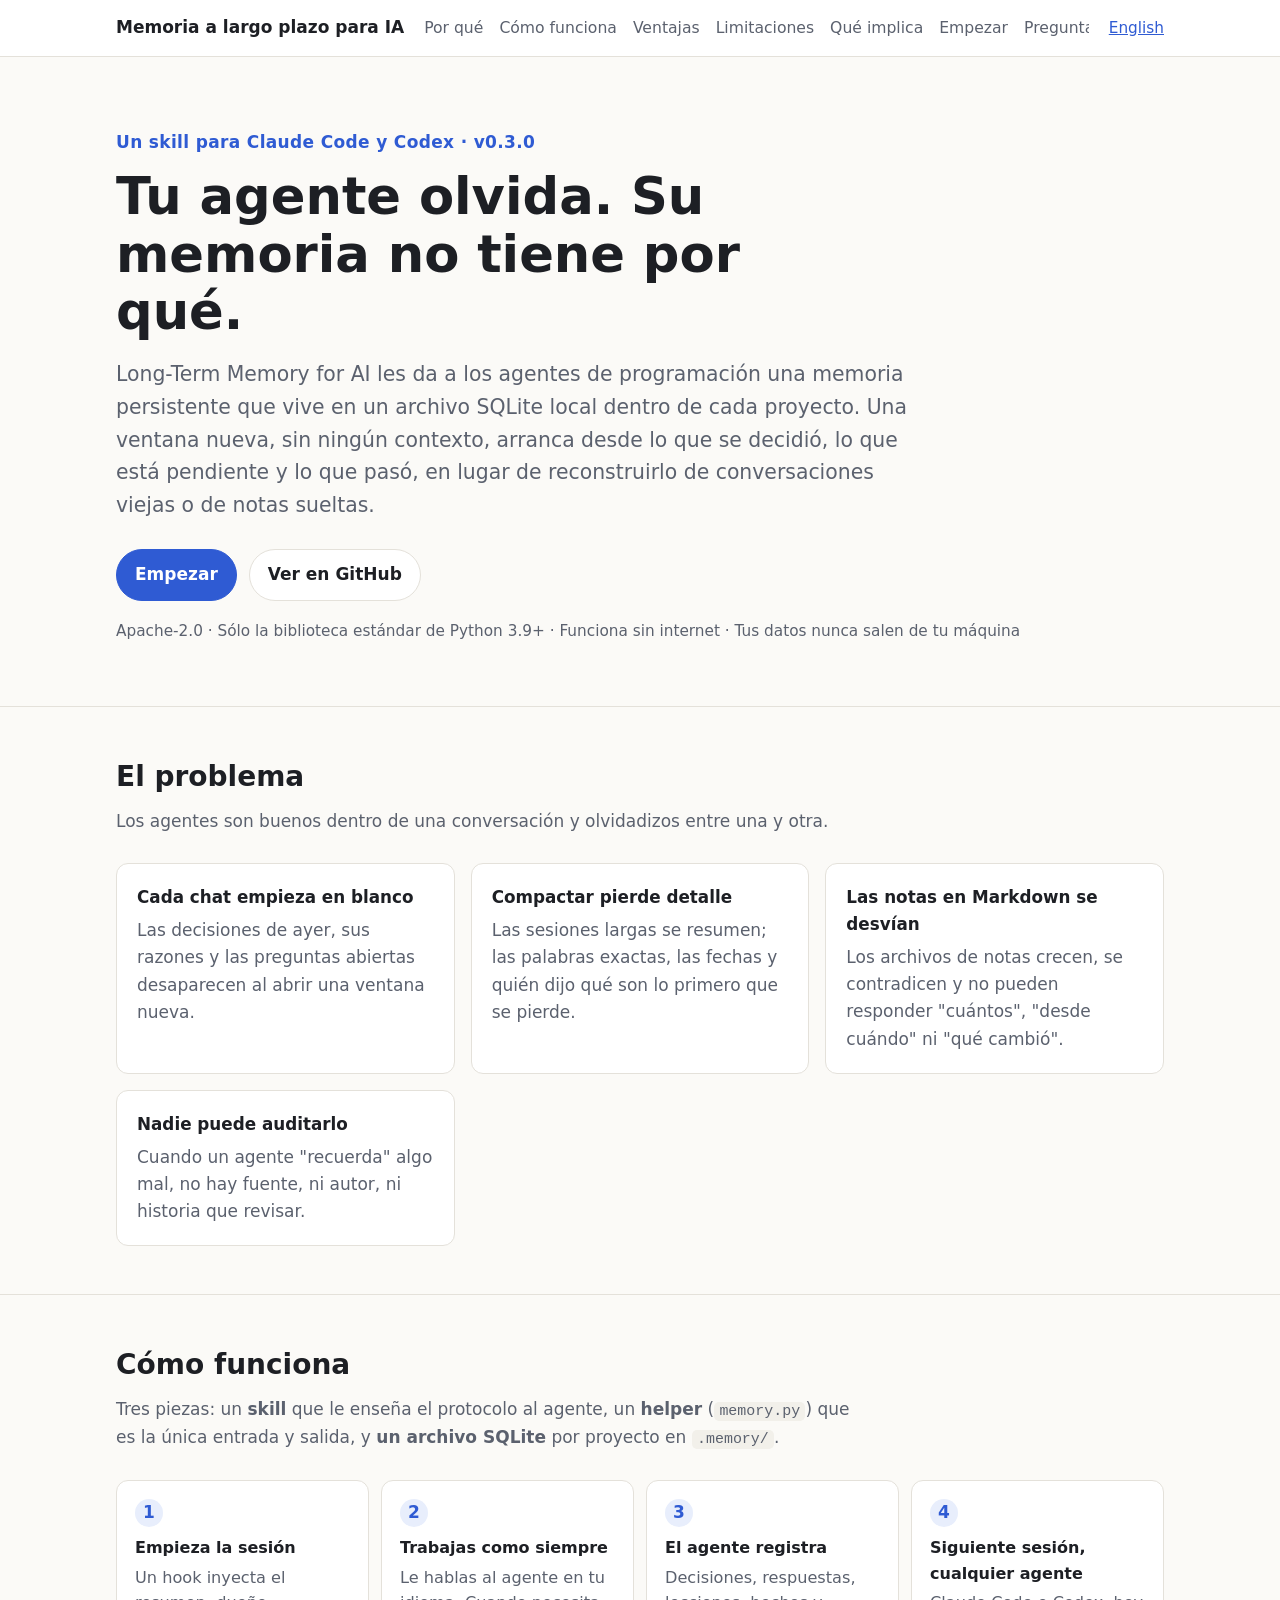
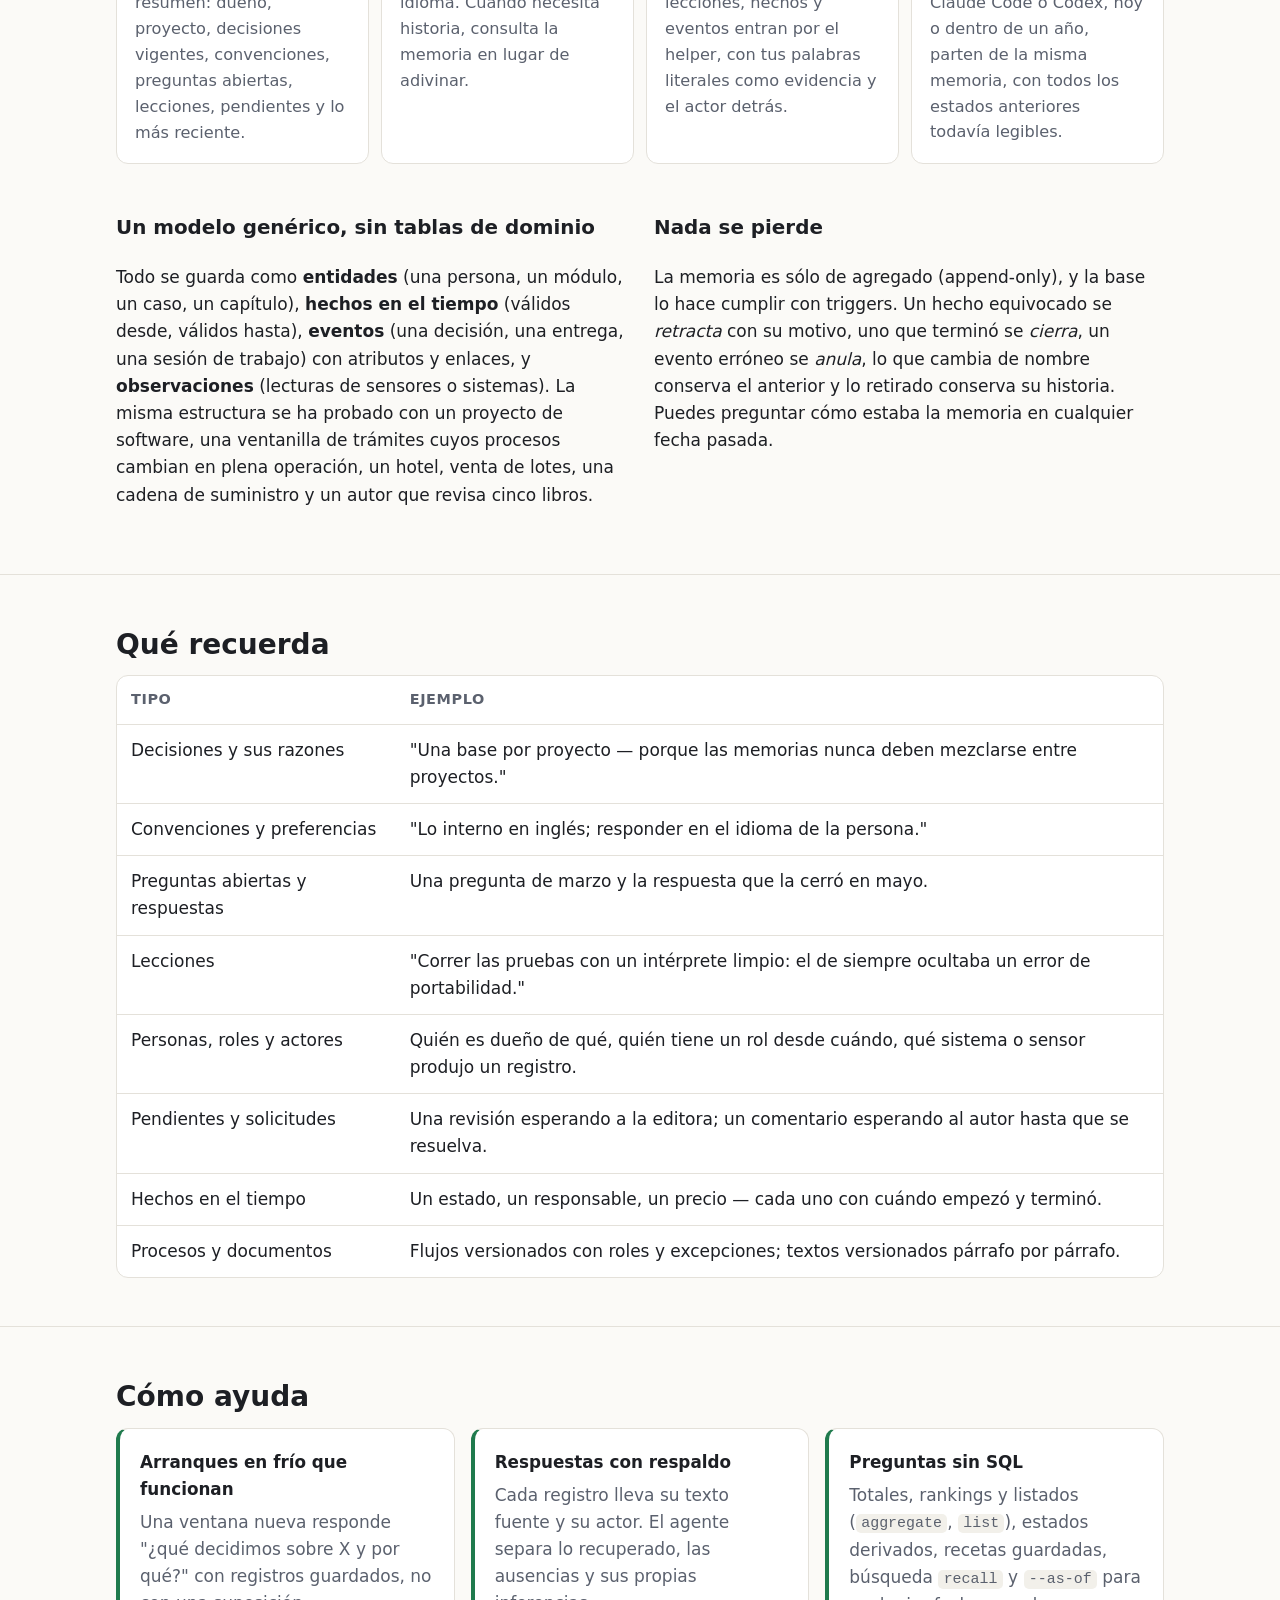
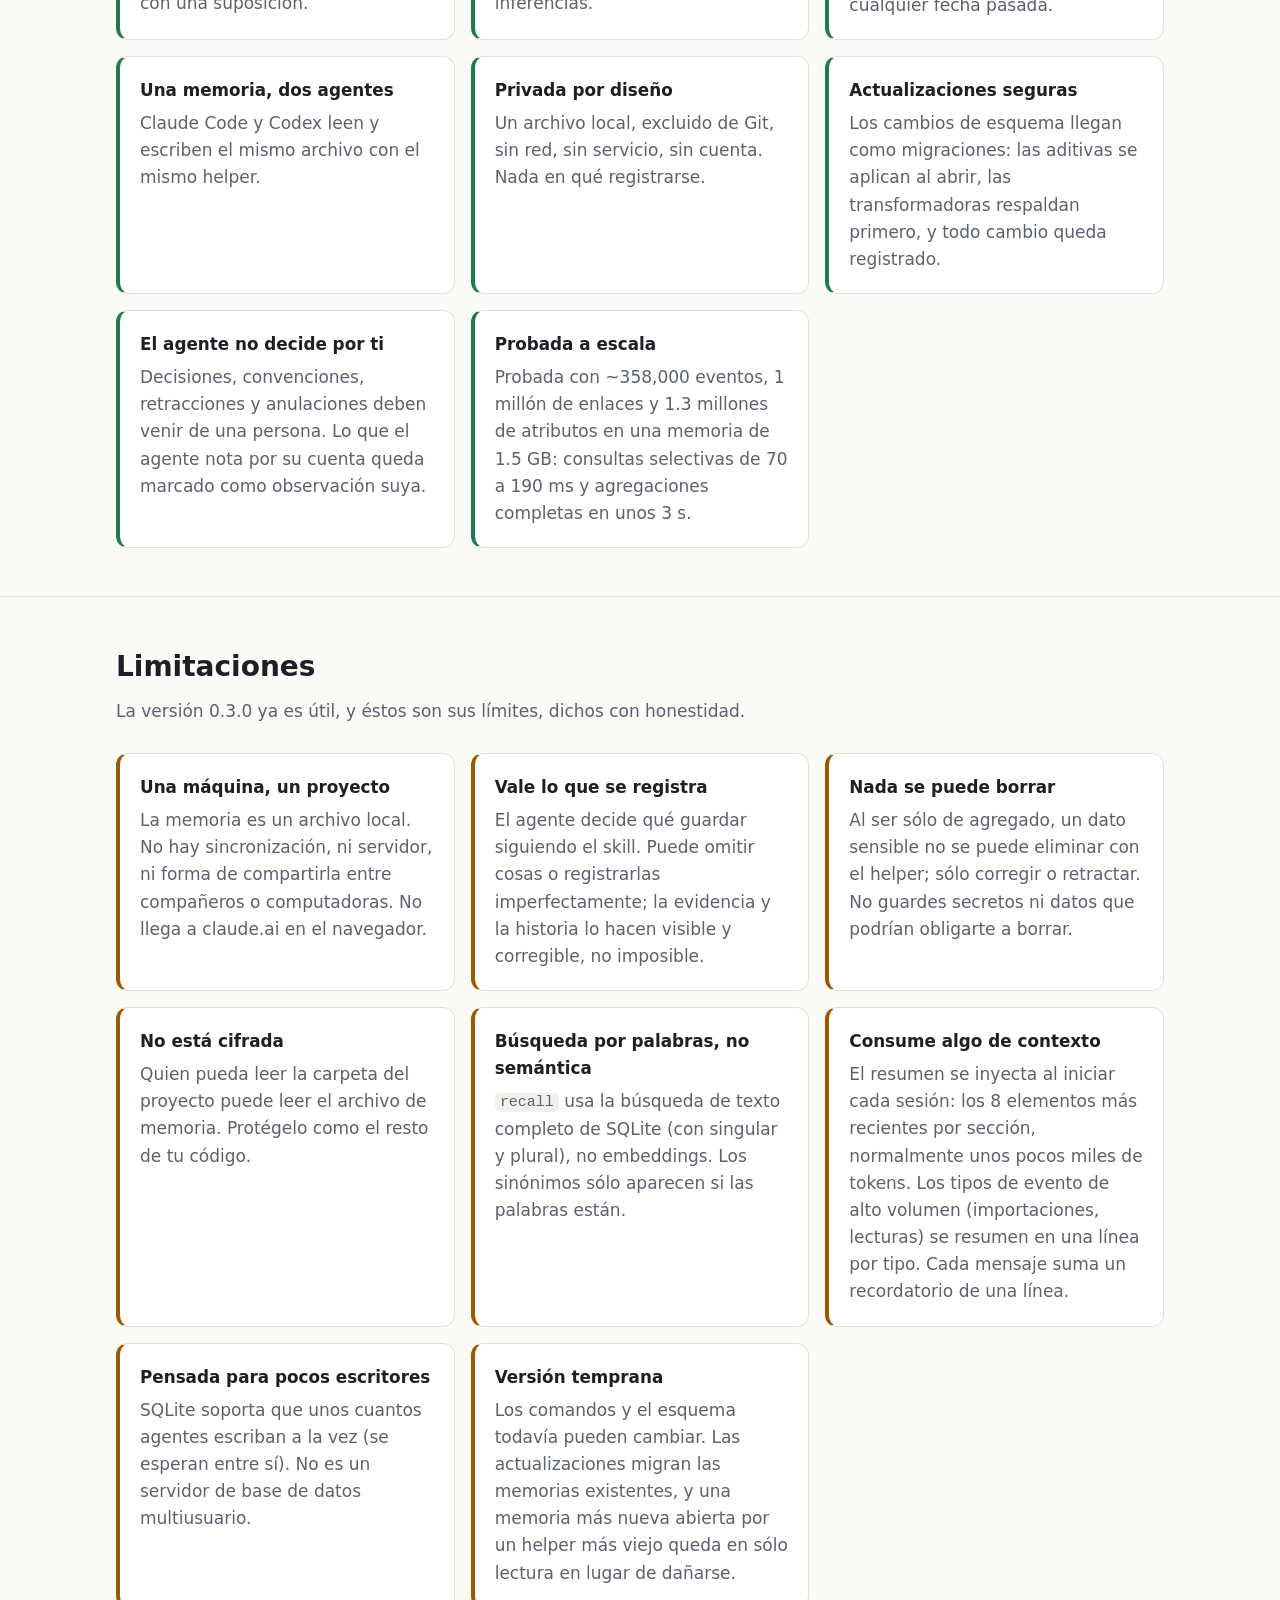
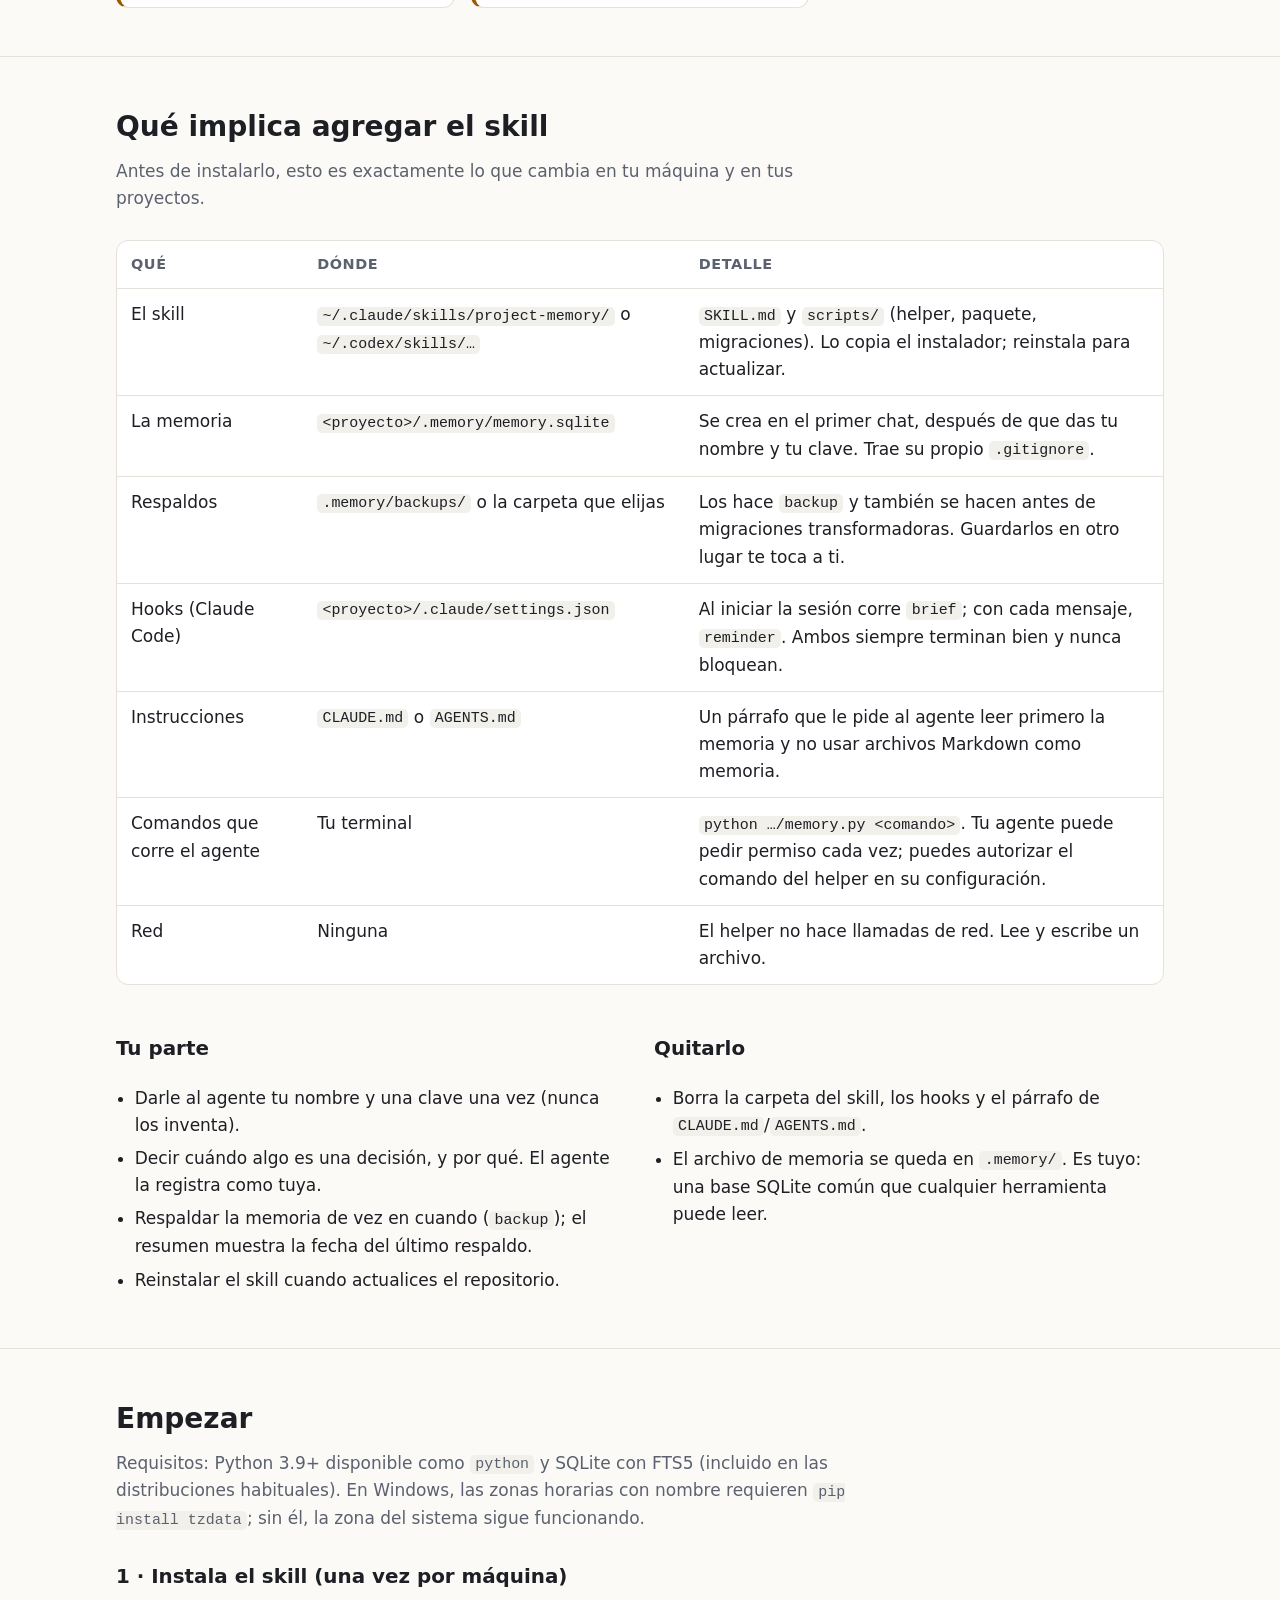
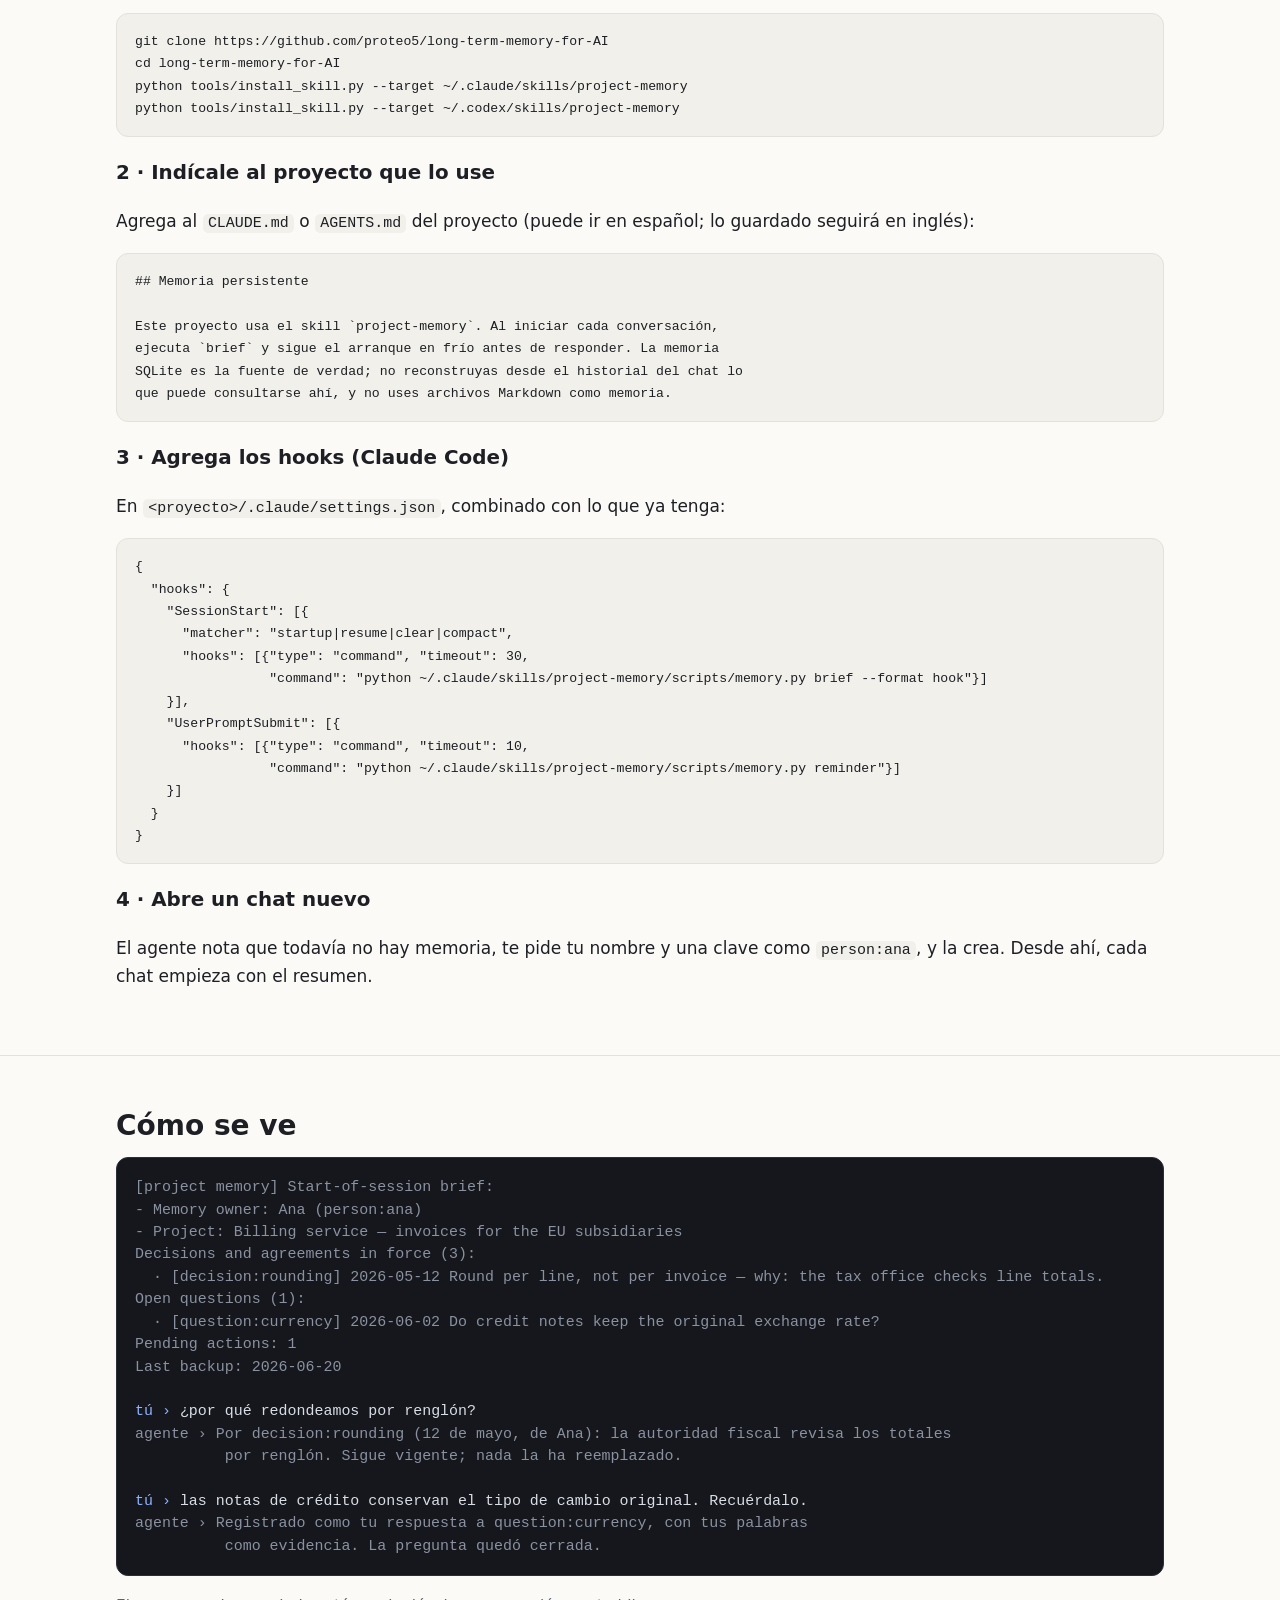
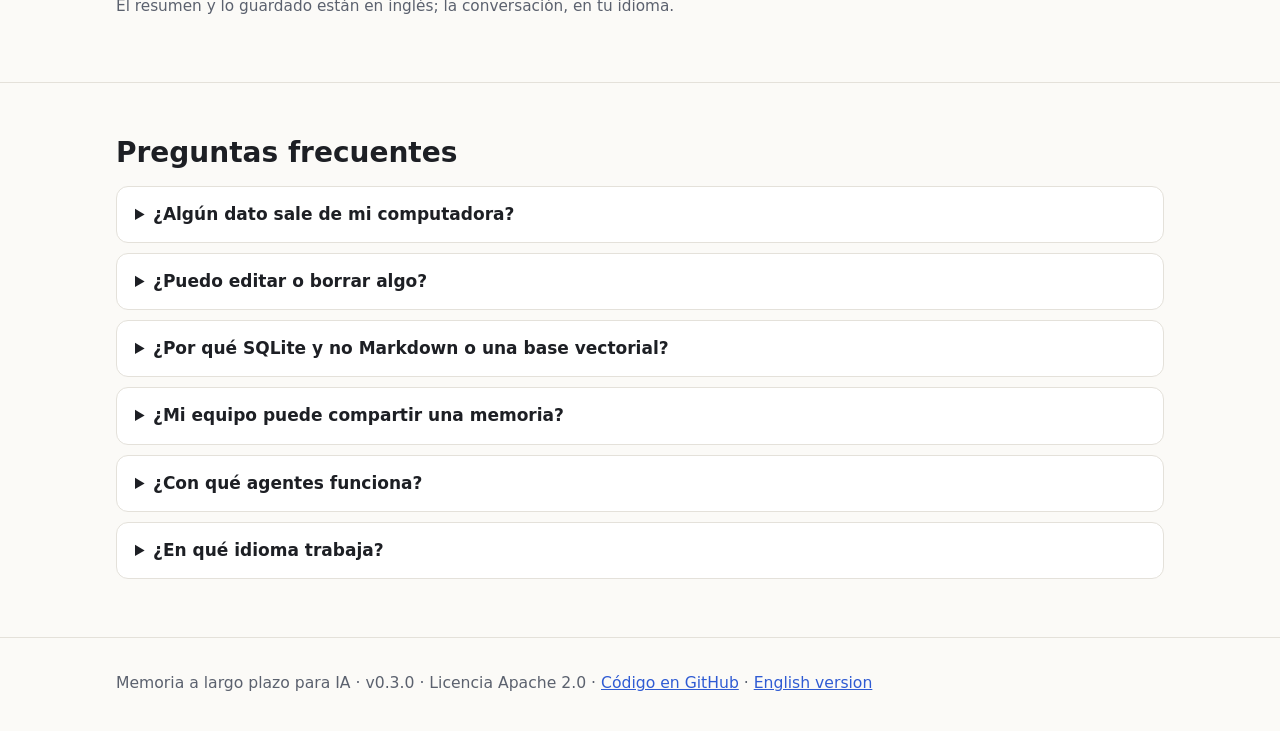
==== commit 2deace53: "Release 0.3.0: facts in force, --as-of for facts and entities, first(), measures through paths - One" ====
--- a/docs/es/index.html
+++ b/docs/es/index.html
@@ -28,7 +28,7 @@
 
 <main>
 <div class="wrap hero">
-  <p class="eyebrow">Un skill para Claude Code y Codex · v0.2.0</p>
+  <p class="eyebrow">Un skill para Claude Code y Codex · v0.3.0</p>
   <h1>Tu agente olvida. Su memoria no tiene por qué.</h1>
   <p class="lead">Long-Term Memory for AI les da a los agentes de programación una memoria persistente que vive en un
     archivo SQLite local dentro de cada proyecto. Una ventana nueva, sin ningún contexto, arranca desde lo que se decidió,
@@ -125,7 +125,7 @@
 <section id="limitaciones">
   <div class="wrap">
     <h2>Limitaciones</h2>
-    <p class="intro">La versión 0.2.0 ya es útil, y éstos son sus límites, dichos con honestidad.</p>
+    <p class="intro">La versión 0.3.0 ya es útil, y éstos son sus límites, dichos con honestidad.</p>
     <div class="grid">
       <div class="card warn"><h3>Una máquina, un proyecto</h3><p>La memoria es un archivo local. No hay sincronización, ni servidor, ni forma de compartirla entre compañeros o computadoras. No llega a claude.ai en el navegador.</p></div>
       <div class="card warn"><h3>Vale lo que se registra</h3><p>El agente decide qué guardar siguiendo el skill. Puede omitir cosas o registrarlas imperfectamente; la evidencia y la historia lo hacen visible y corregible, no imposible.</p></div>
@@ -263,7 +263,7 @@
 
 <footer>
   <div class="wrap">
-    Memoria a largo plazo para IA · v0.2.0 · Licencia Apache 2.0 ·
+    Memoria a largo plazo para IA · v0.3.0 · Licencia Apache 2.0 ·
     <a href="https://github.com/proteo5/long-term-memory-for-AI">Código en GitHub</a> ·
     <a href="../">English version</a>
   </div>
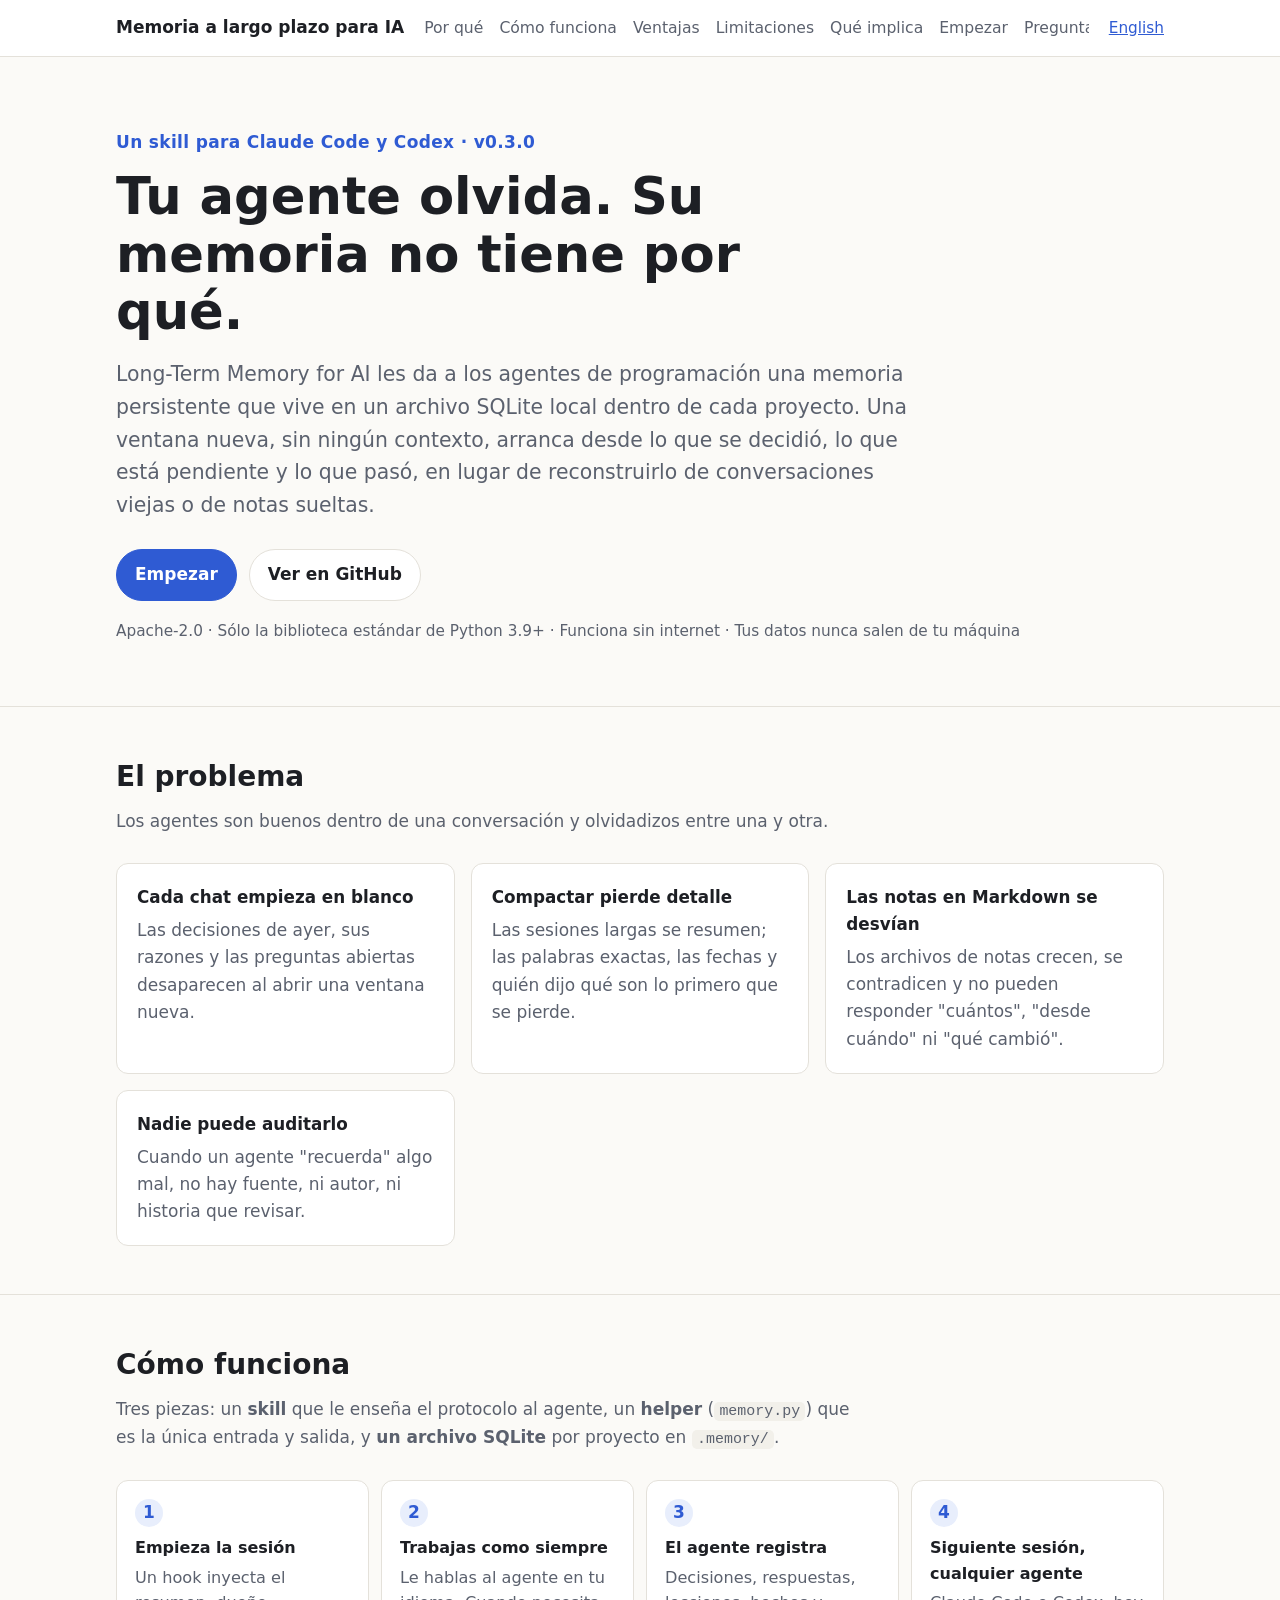
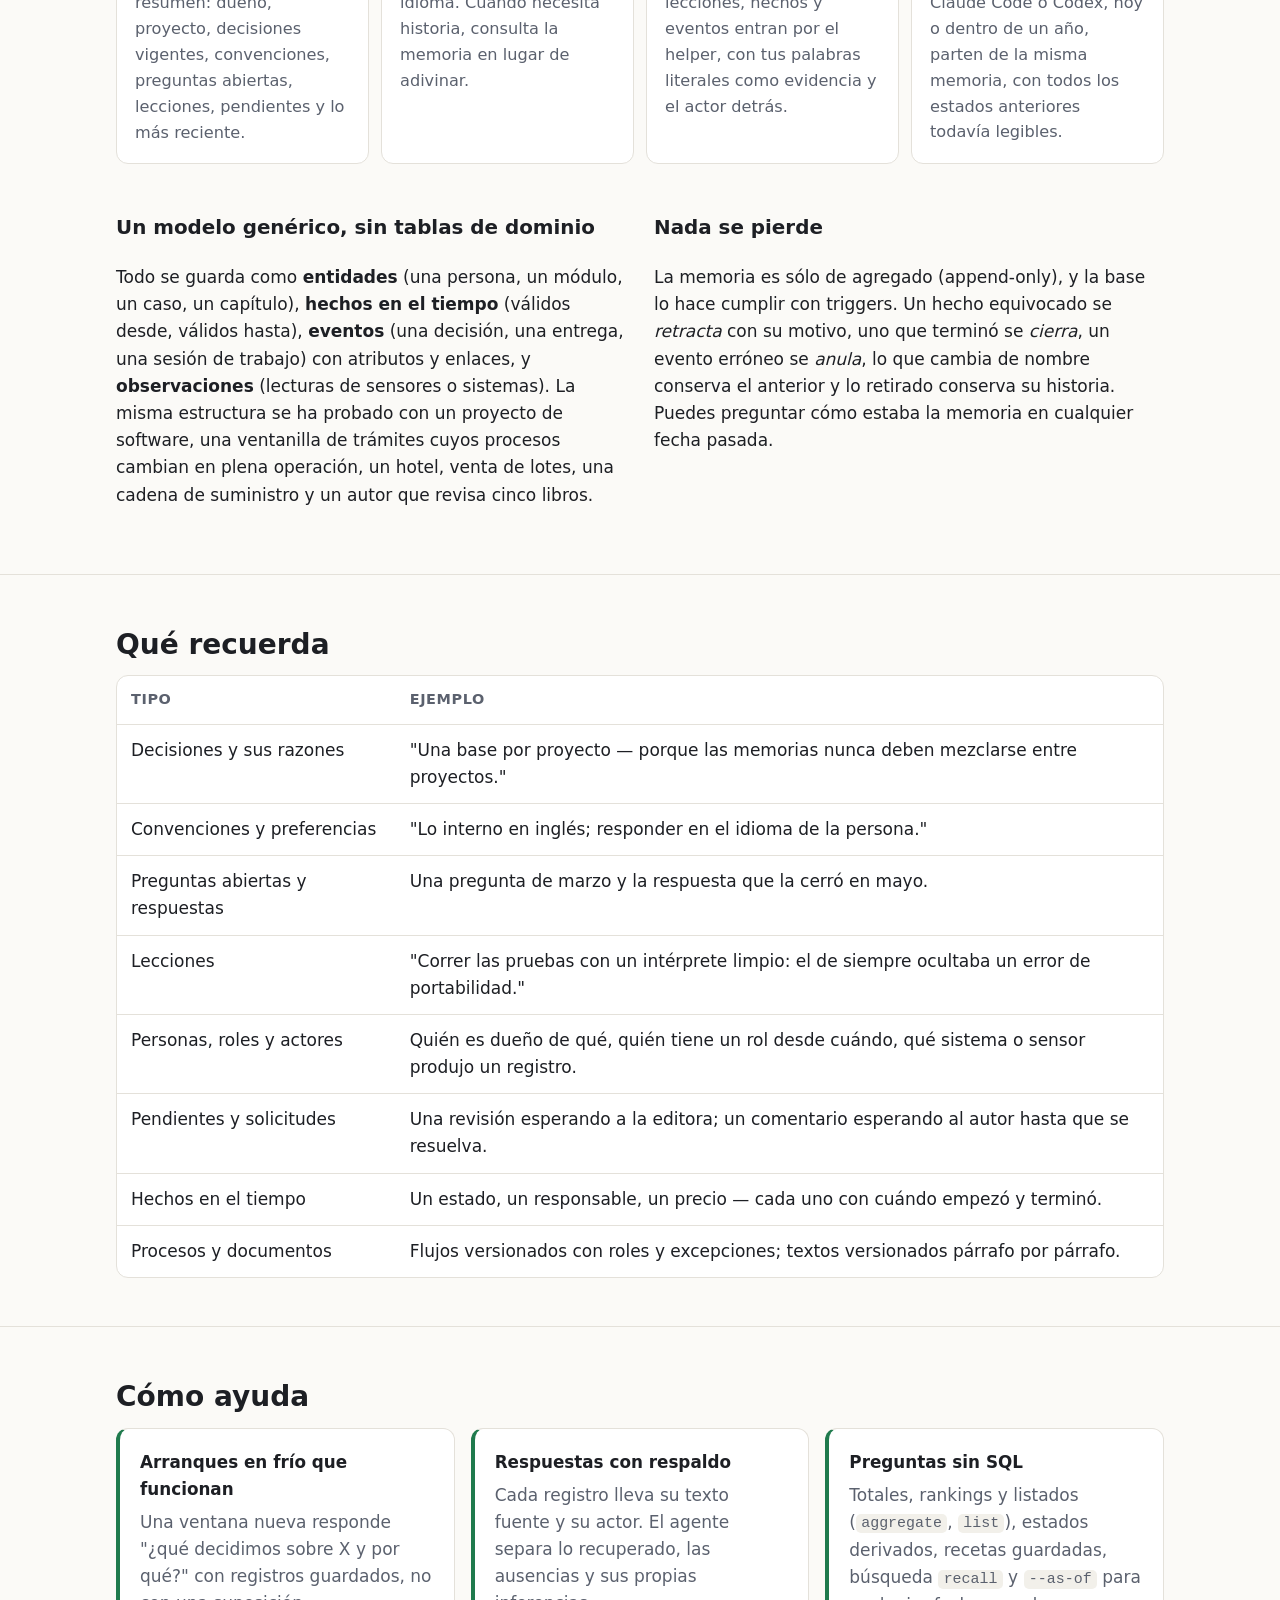
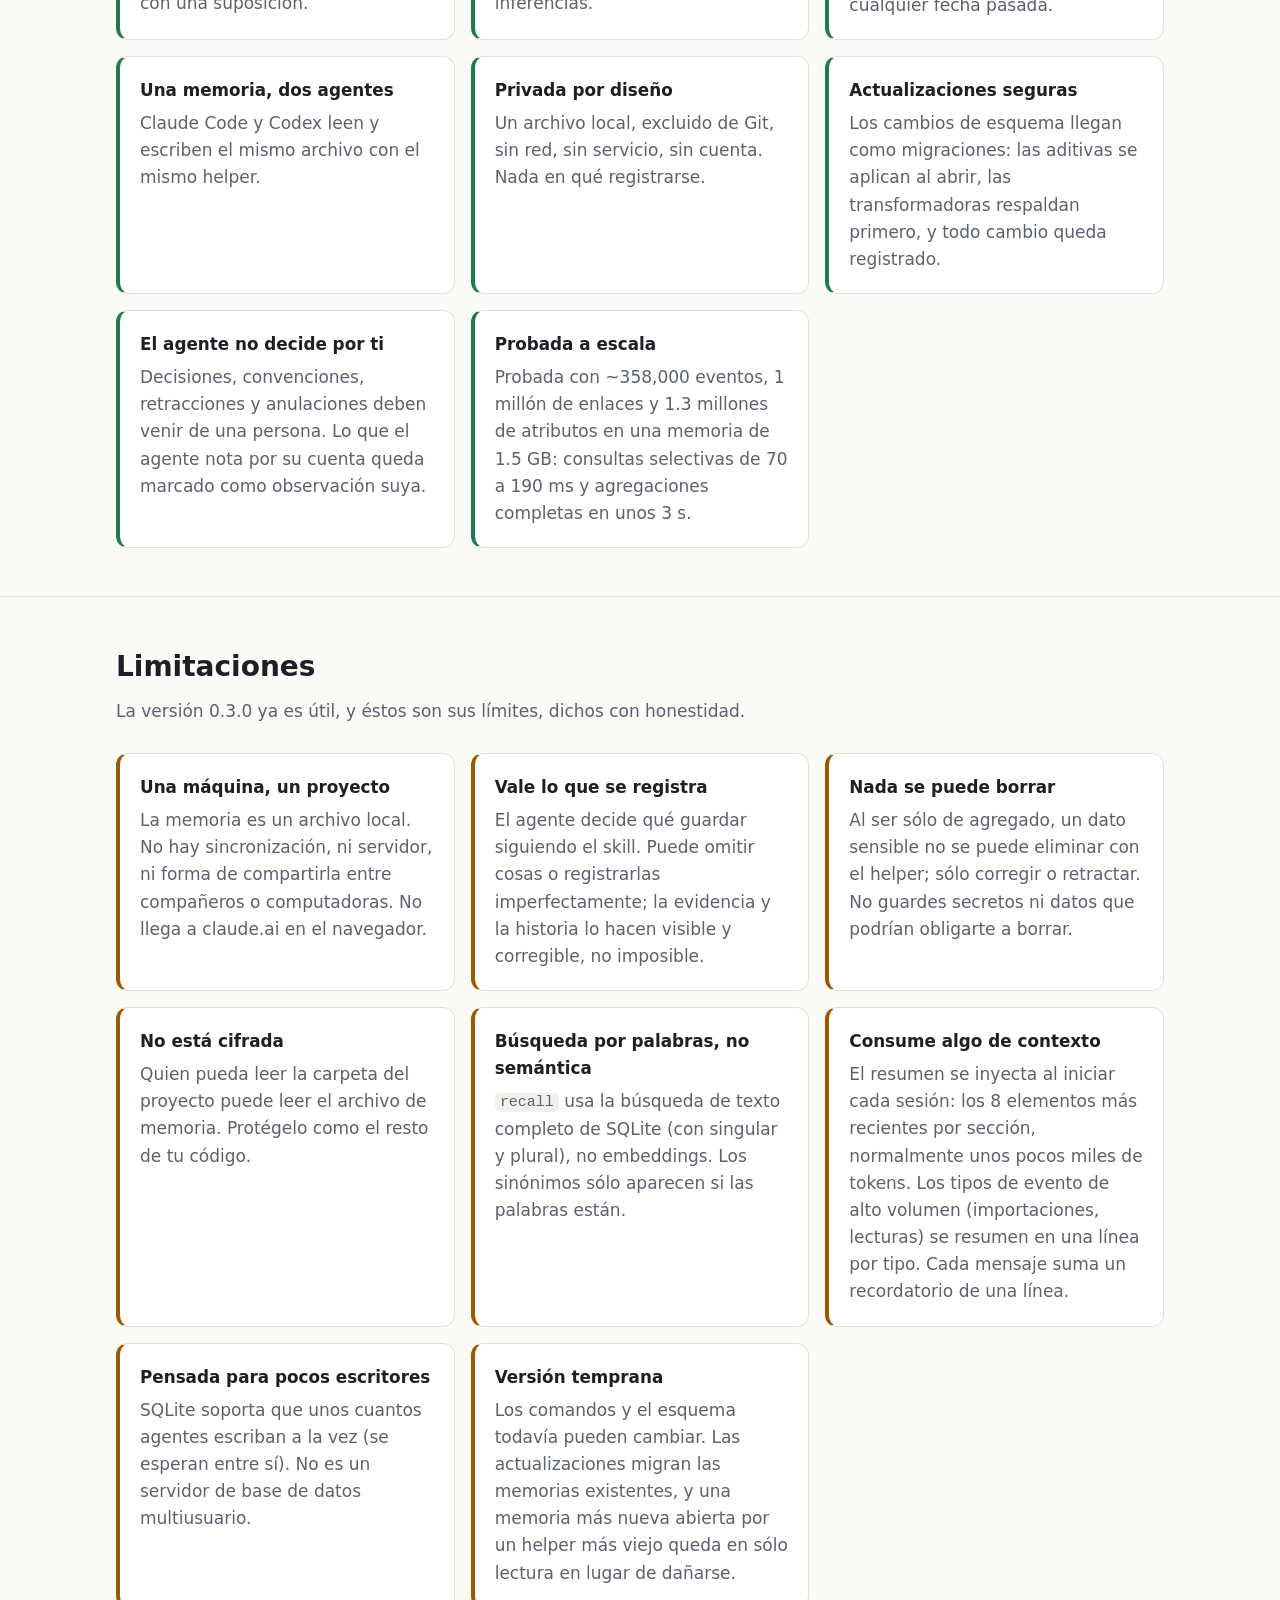
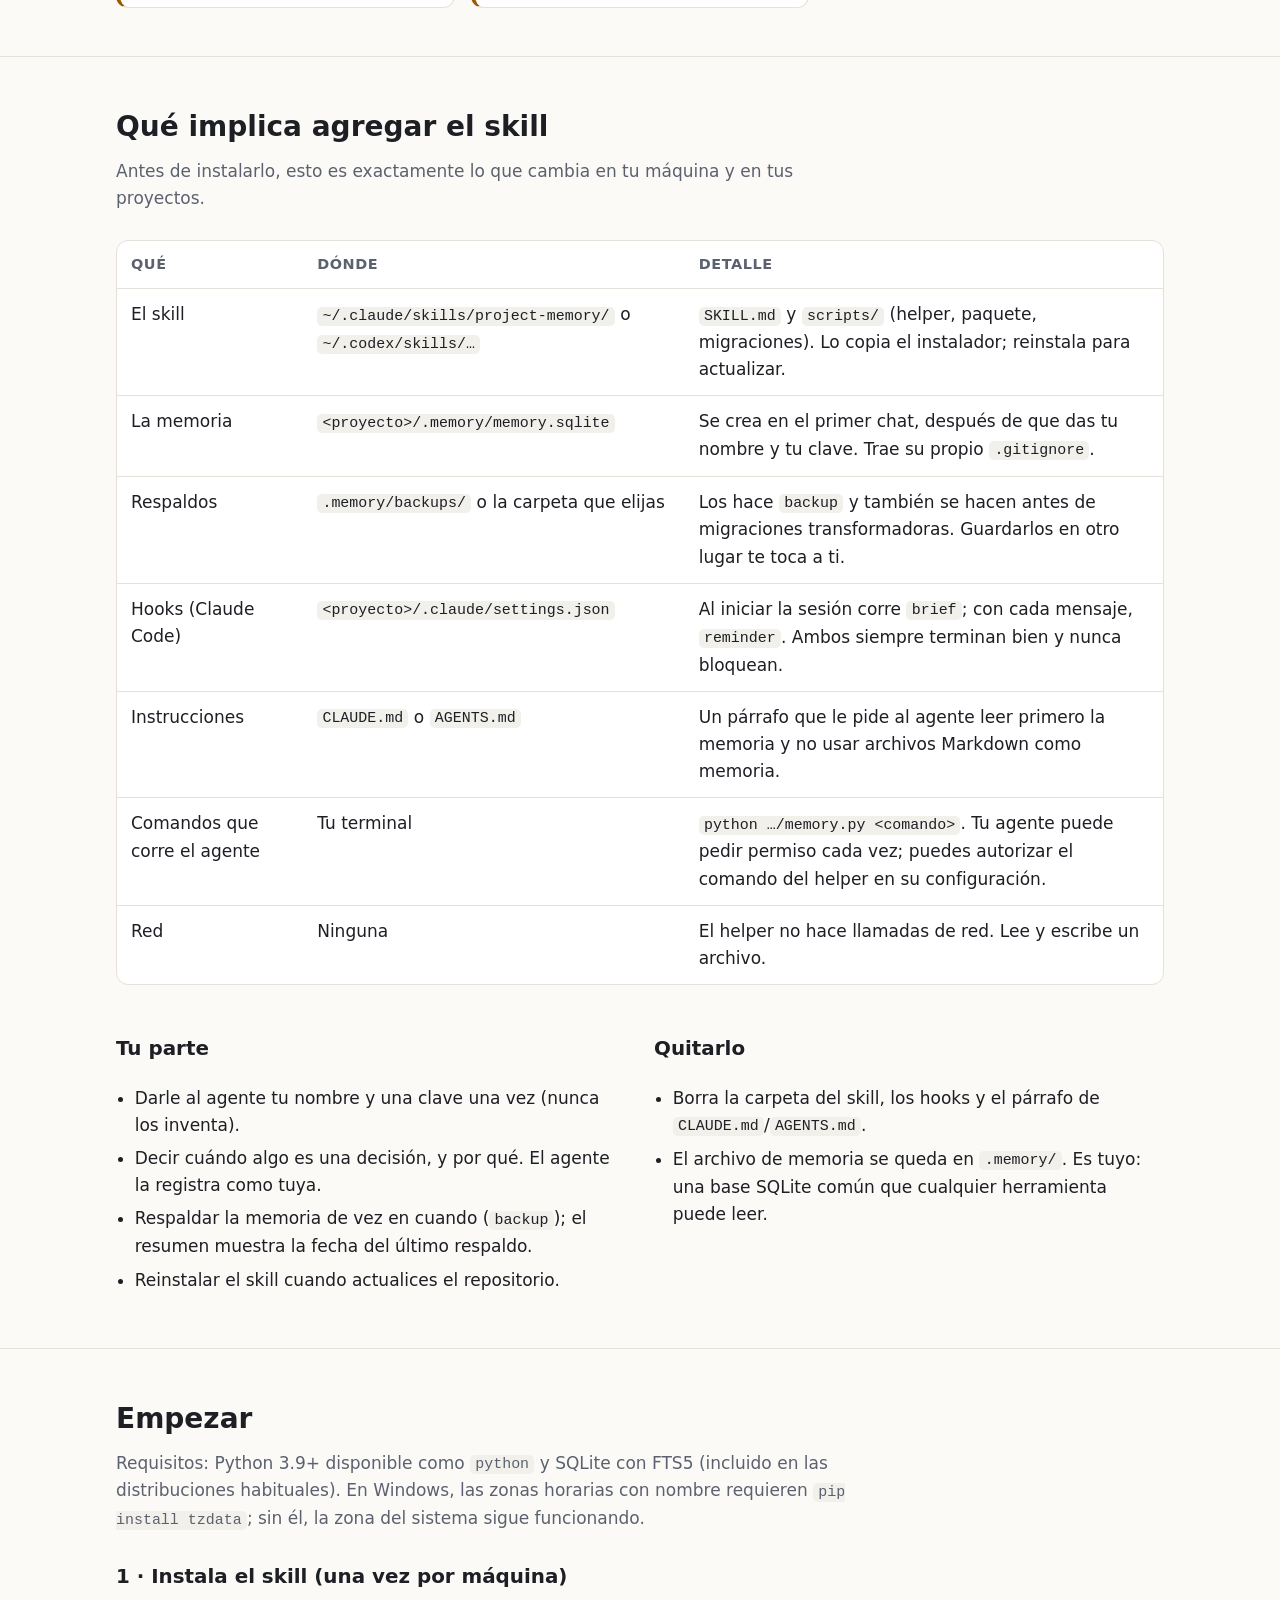
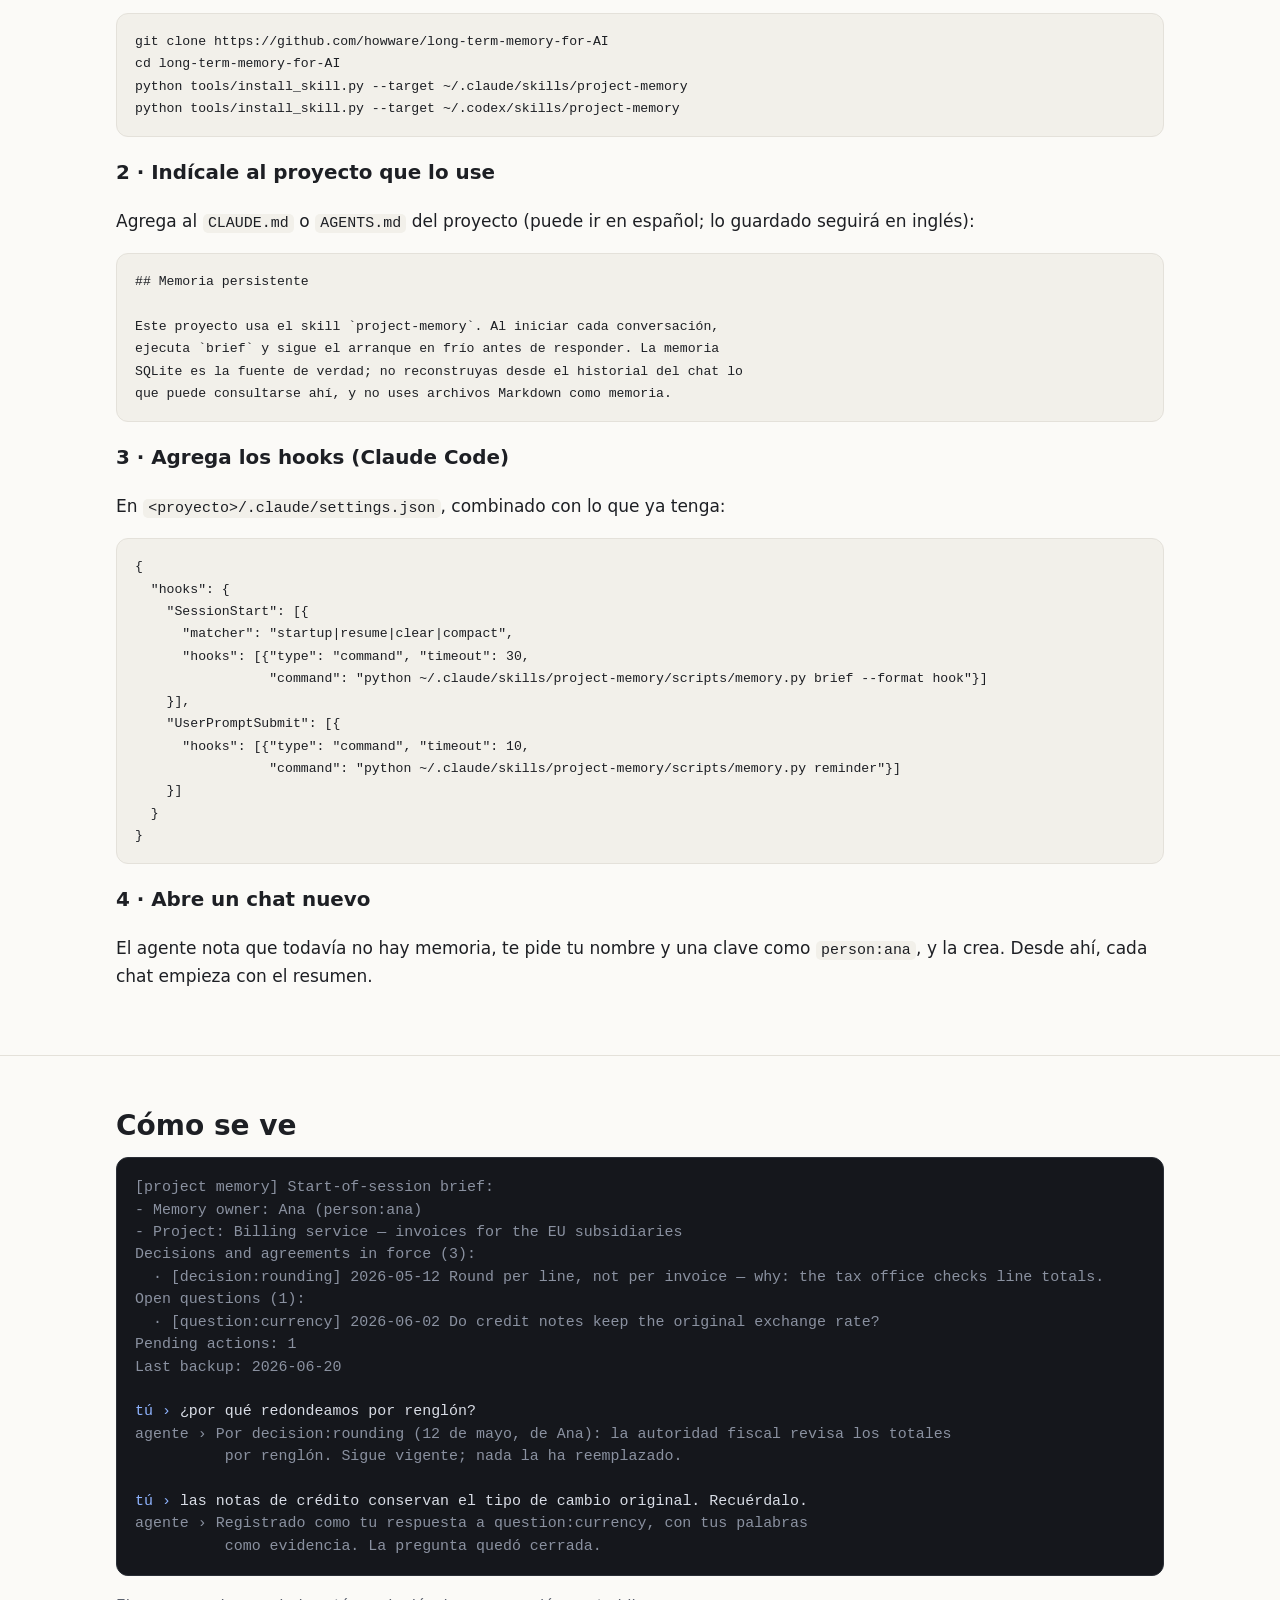
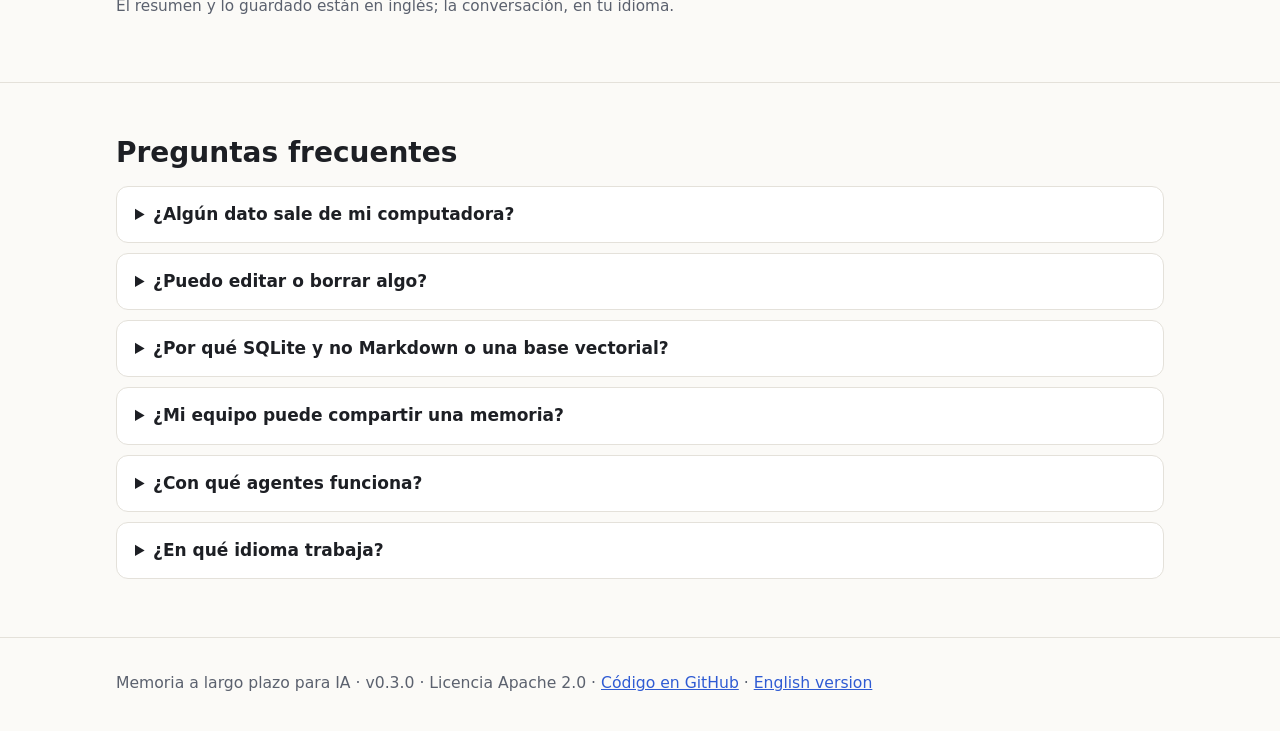
==== commit 62fd2ca4: "Moved to the howware organization: update links github.com/proteo5/* -> github.com/howware/*; projec" ====
--- a/docs/es/index.html
+++ b/docs/es/index.html
@@ -35,7 +35,7 @@
     lo que está pendiente y lo que pasó, en lugar de reconstruirlo de conversaciones viejas o de notas sueltas.</p>
   <div class="actions">
     <a class="button primary" href="#empezar">Empezar</a>
-    <a class="button" href="https://github.com/proteo5/long-term-memory-for-AI">Ver en GitHub</a>
+    <a class="button" href="https://github.com/howware/long-term-memory-for-AI">Ver en GitHub</a>
   </div>
   <p class="meta">Apache-2.0 · Sólo la biblioteca estándar de Python 3.9+ · Funciona sin internet · Tus datos nunca salen de tu máquina</p>
 </div>
@@ -185,7 +185,7 @@
       distribuciones habituales). En Windows, las zonas horarias con nombre requieren <code>pip install tzdata</code>; sin él,
       la zona del sistema sigue funcionando.</p>
     <h3>1 · Instala el skill (una vez por máquina)</h3>
-<pre><code>git clone https://github.com/proteo5/long-term-memory-for-AI
+<pre><code>git clone https://github.com/howware/long-term-memory-for-AI
 cd long-term-memory-for-AI
 python tools/install_skill.py --target ~/.claude/skills/project-memory
 python tools/install_skill.py --target ~/.codex/skills/project-memory</code></pre>
@@ -264,7 +264,7 @@
 <footer>
   <div class="wrap">
     Memoria a largo plazo para IA · v0.3.0 · Licencia Apache 2.0 ·
-    <a href="https://github.com/proteo5/long-term-memory-for-AI">Código en GitHub</a> ·
+    <a href="https://github.com/howware/long-term-memory-for-AI">Código en GitHub</a> ·
     <a href="../">English version</a>
   </div>
 </footer>
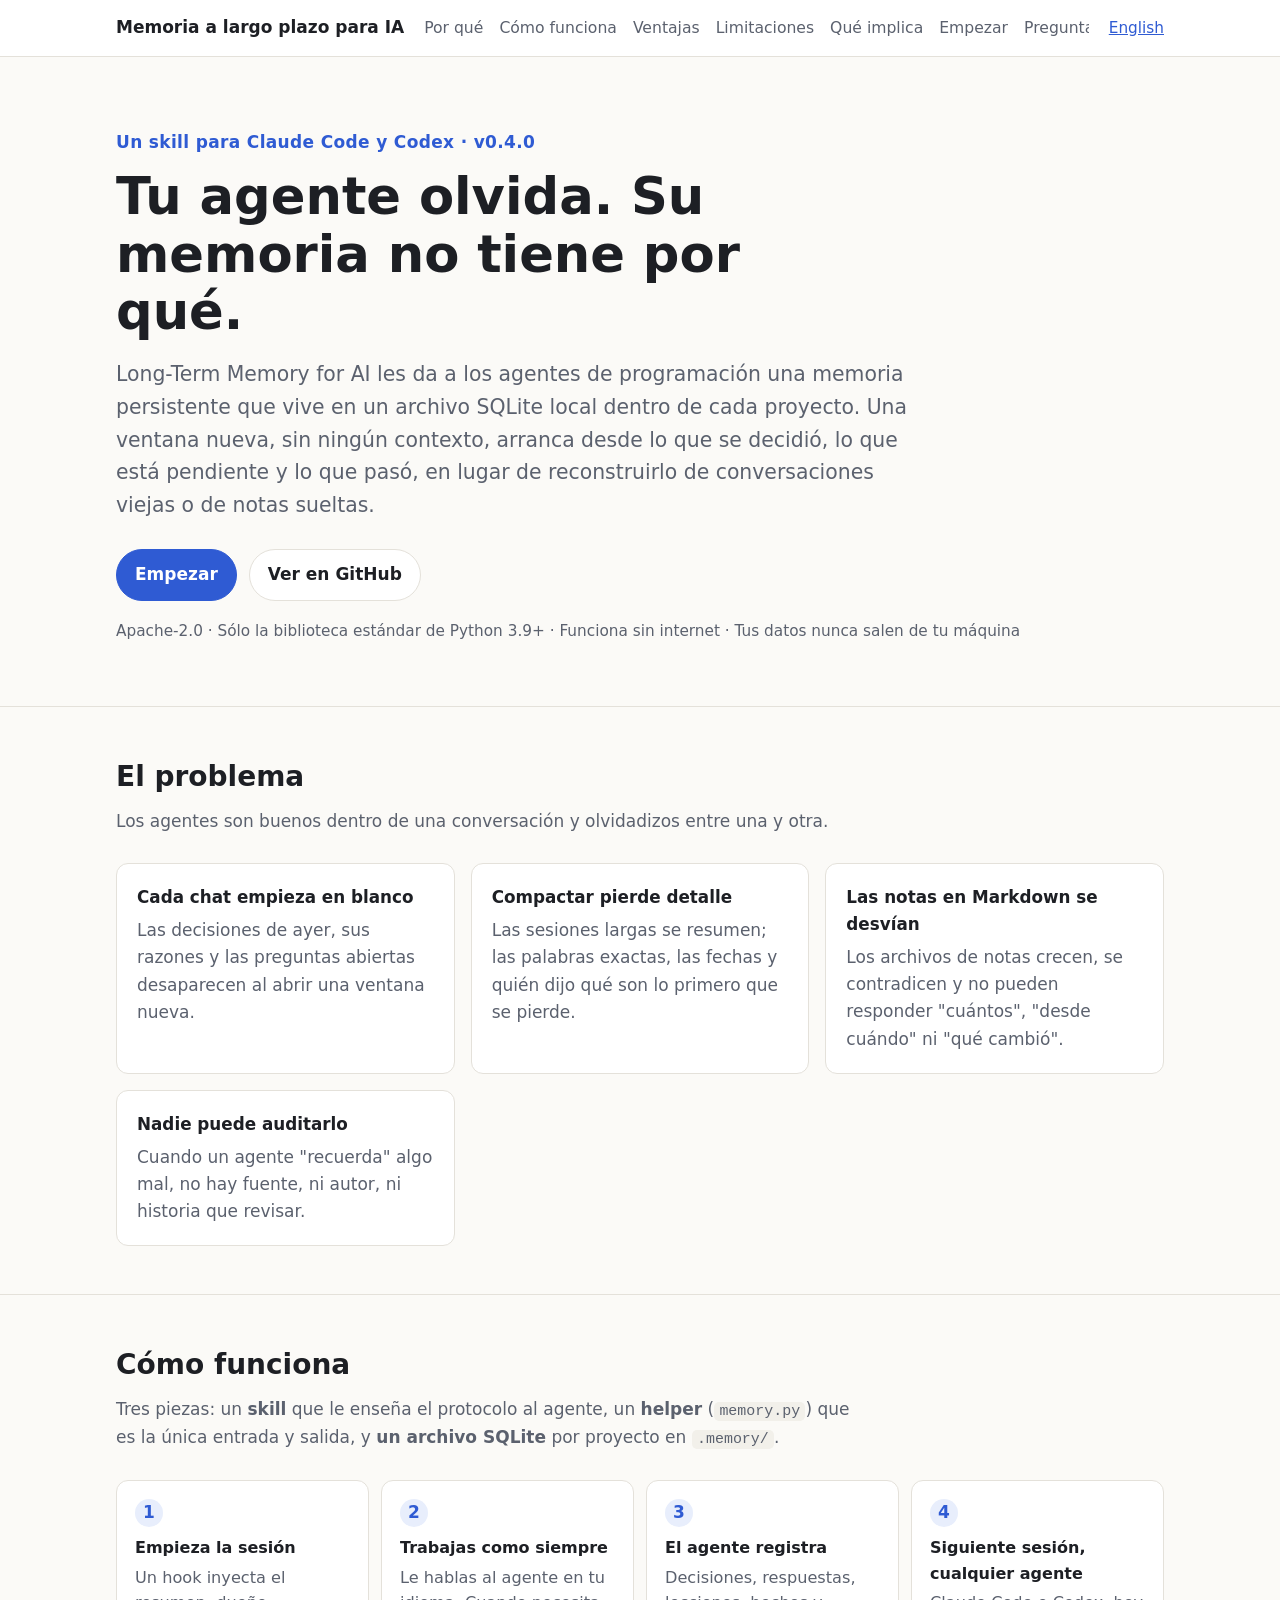
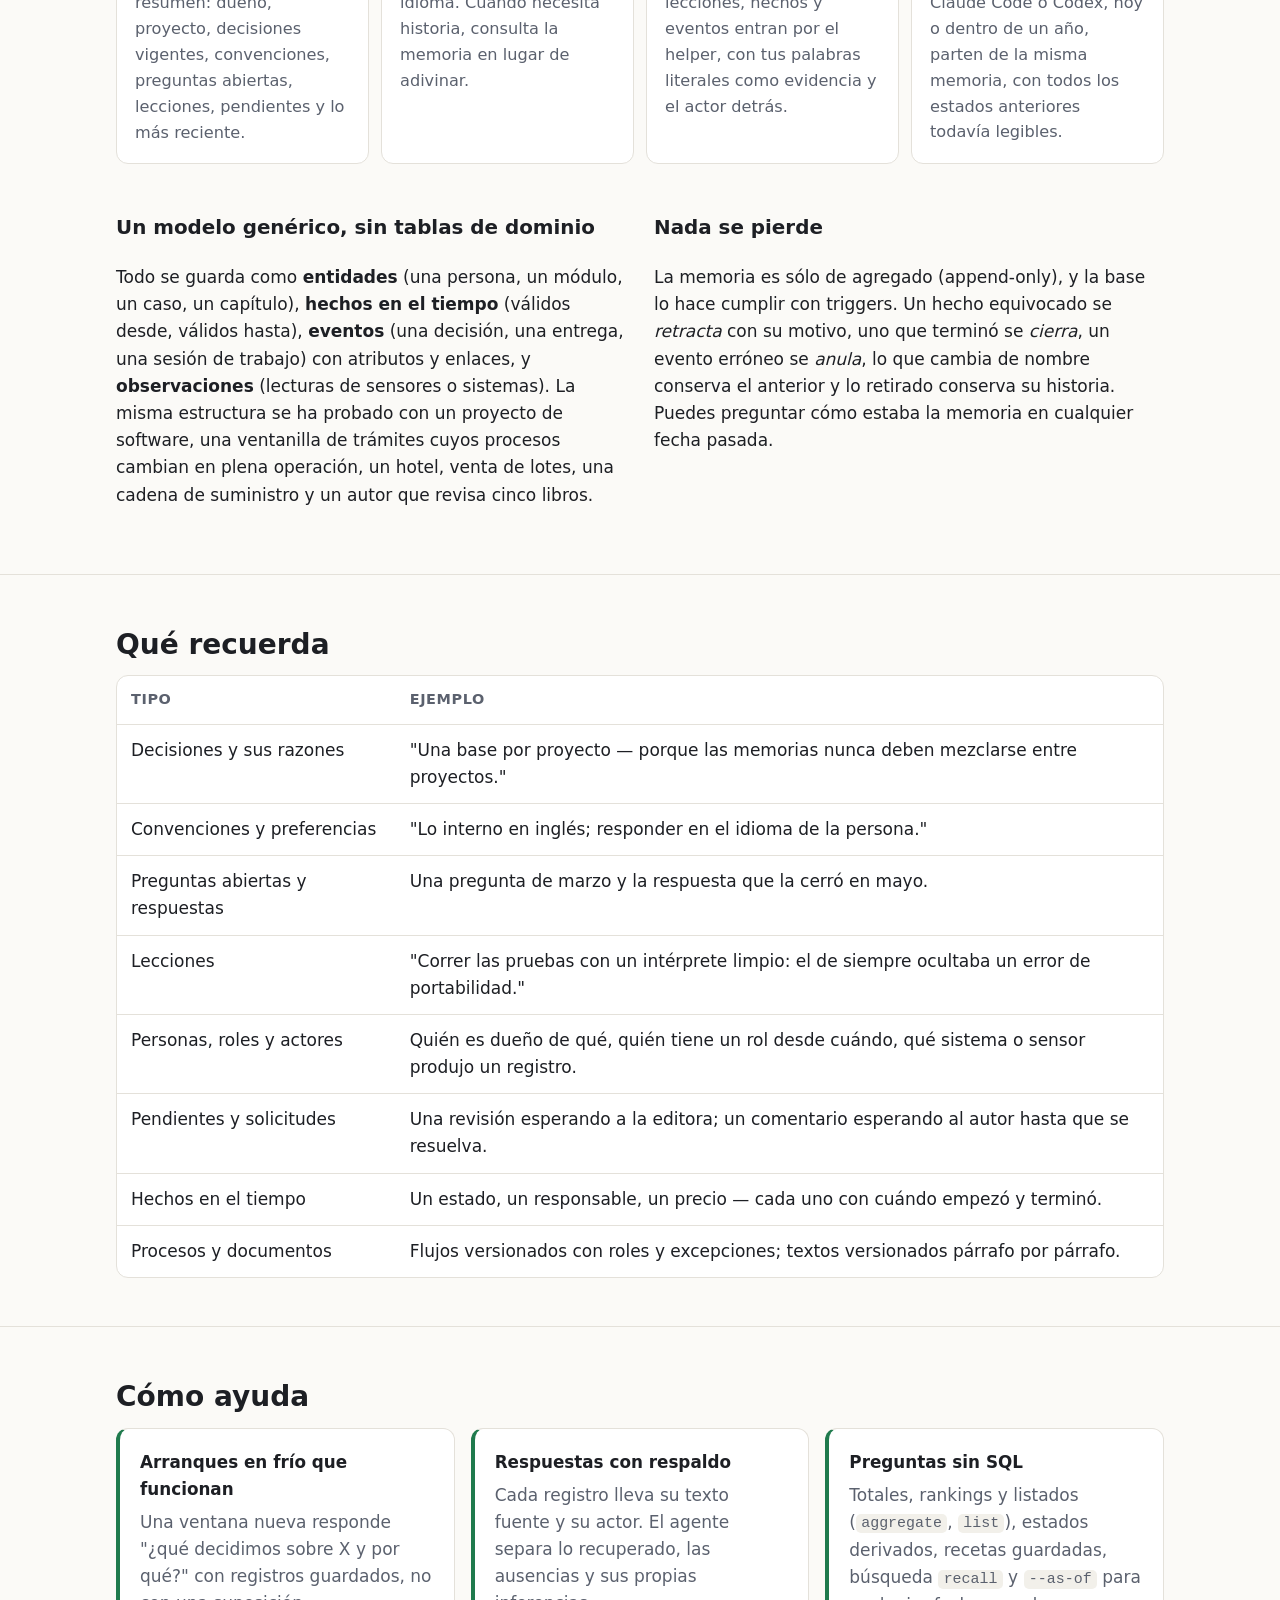
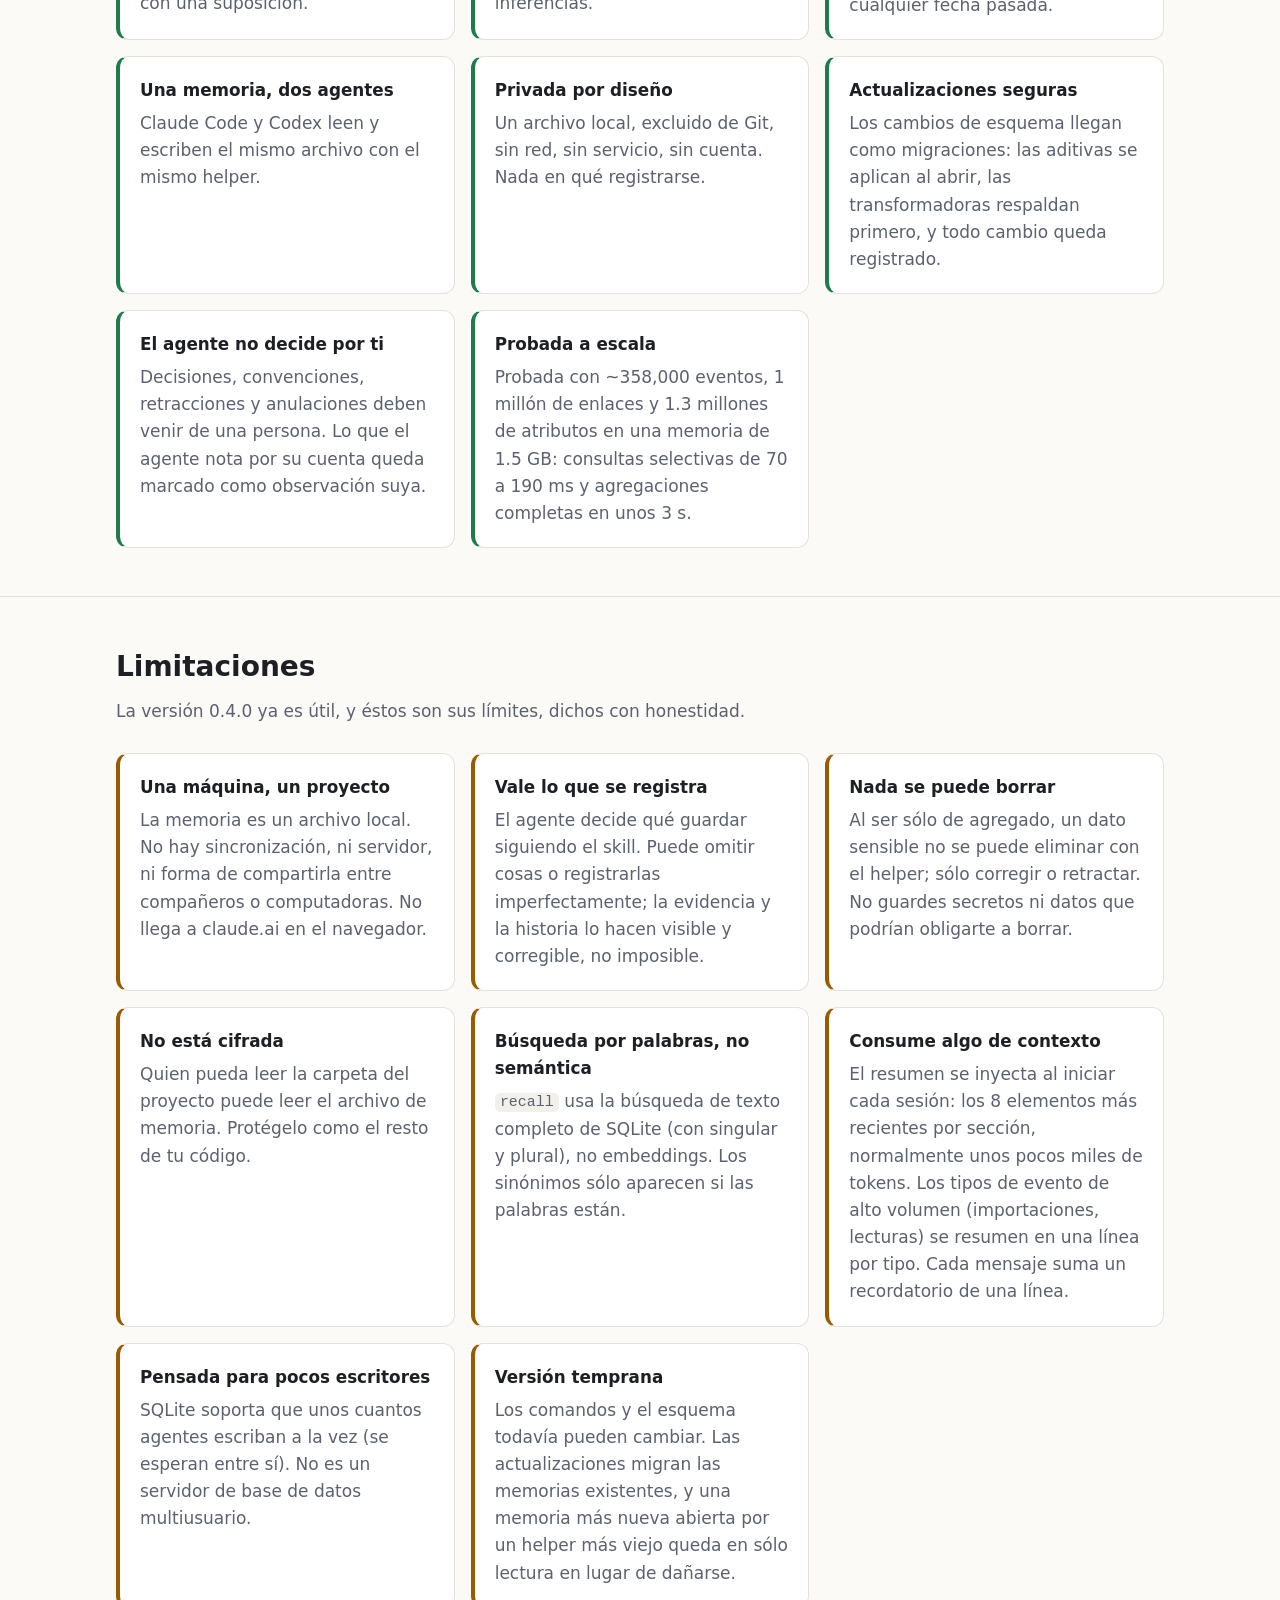
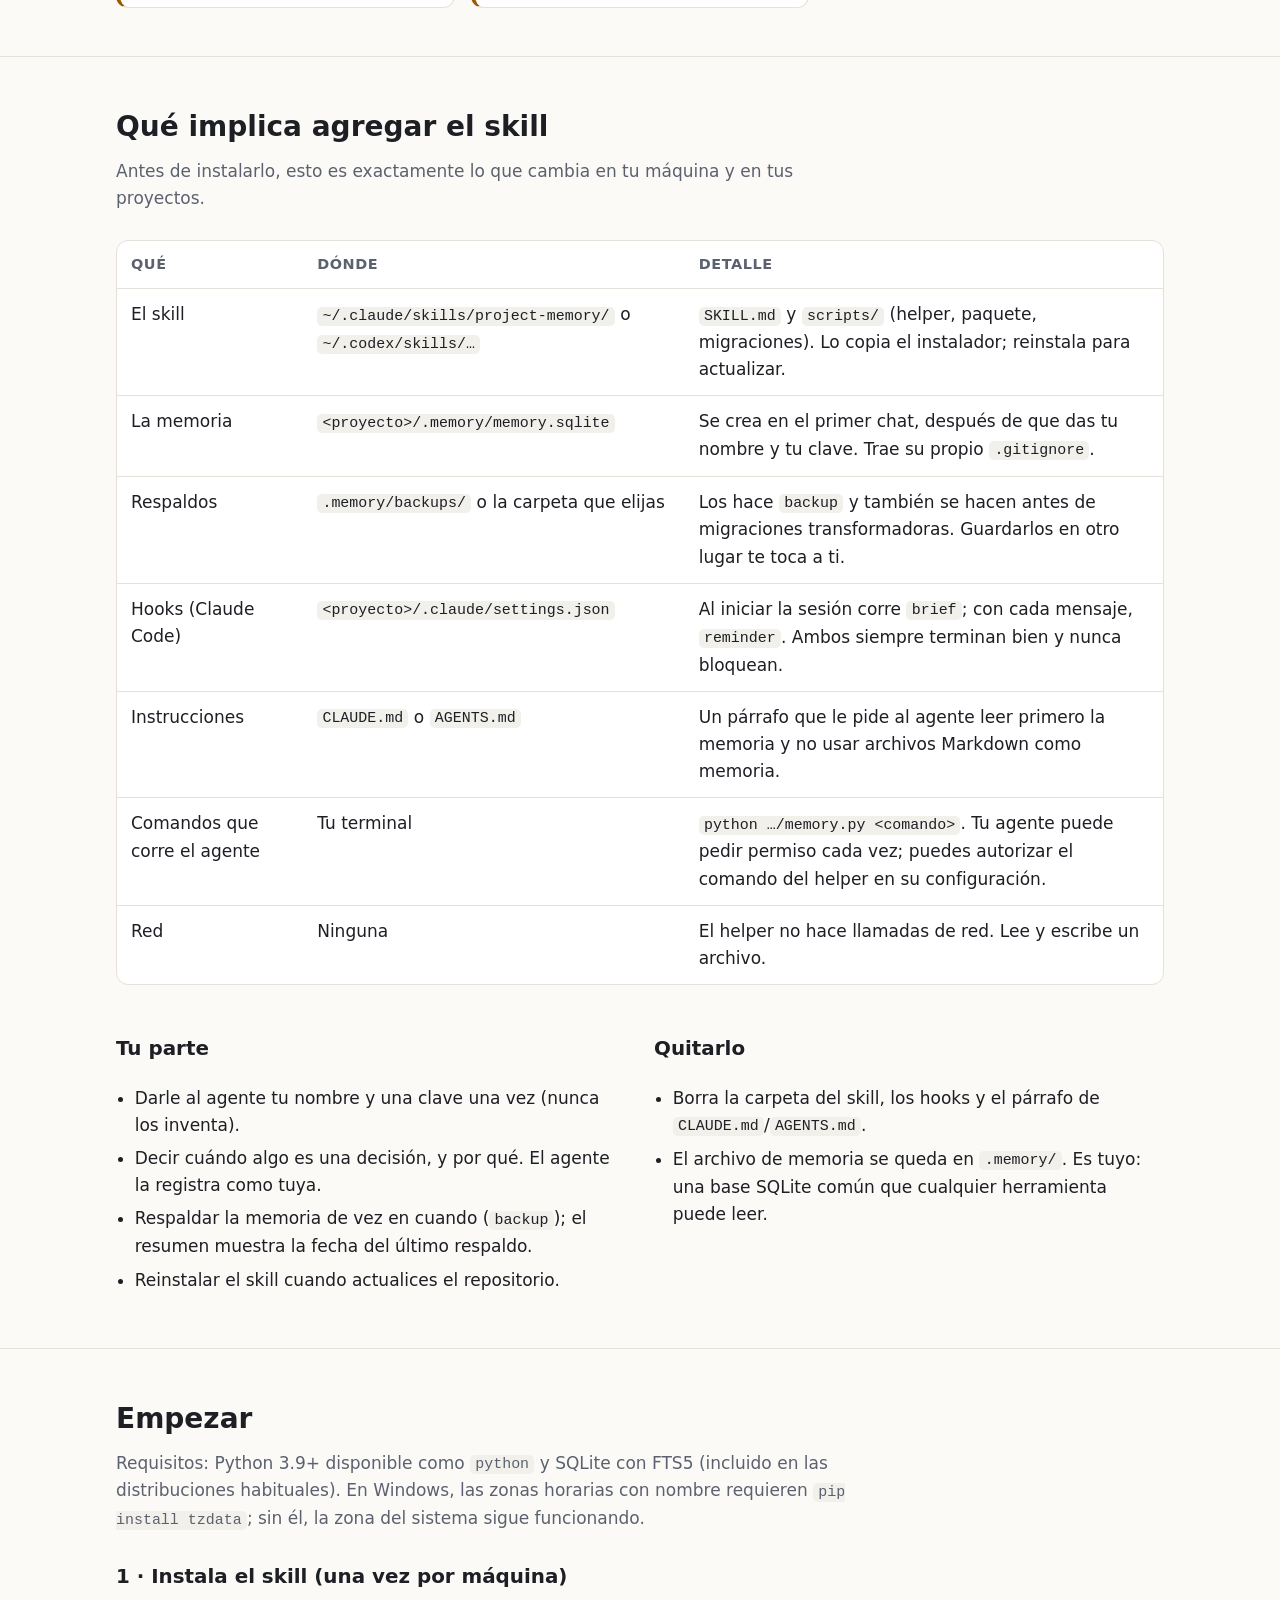
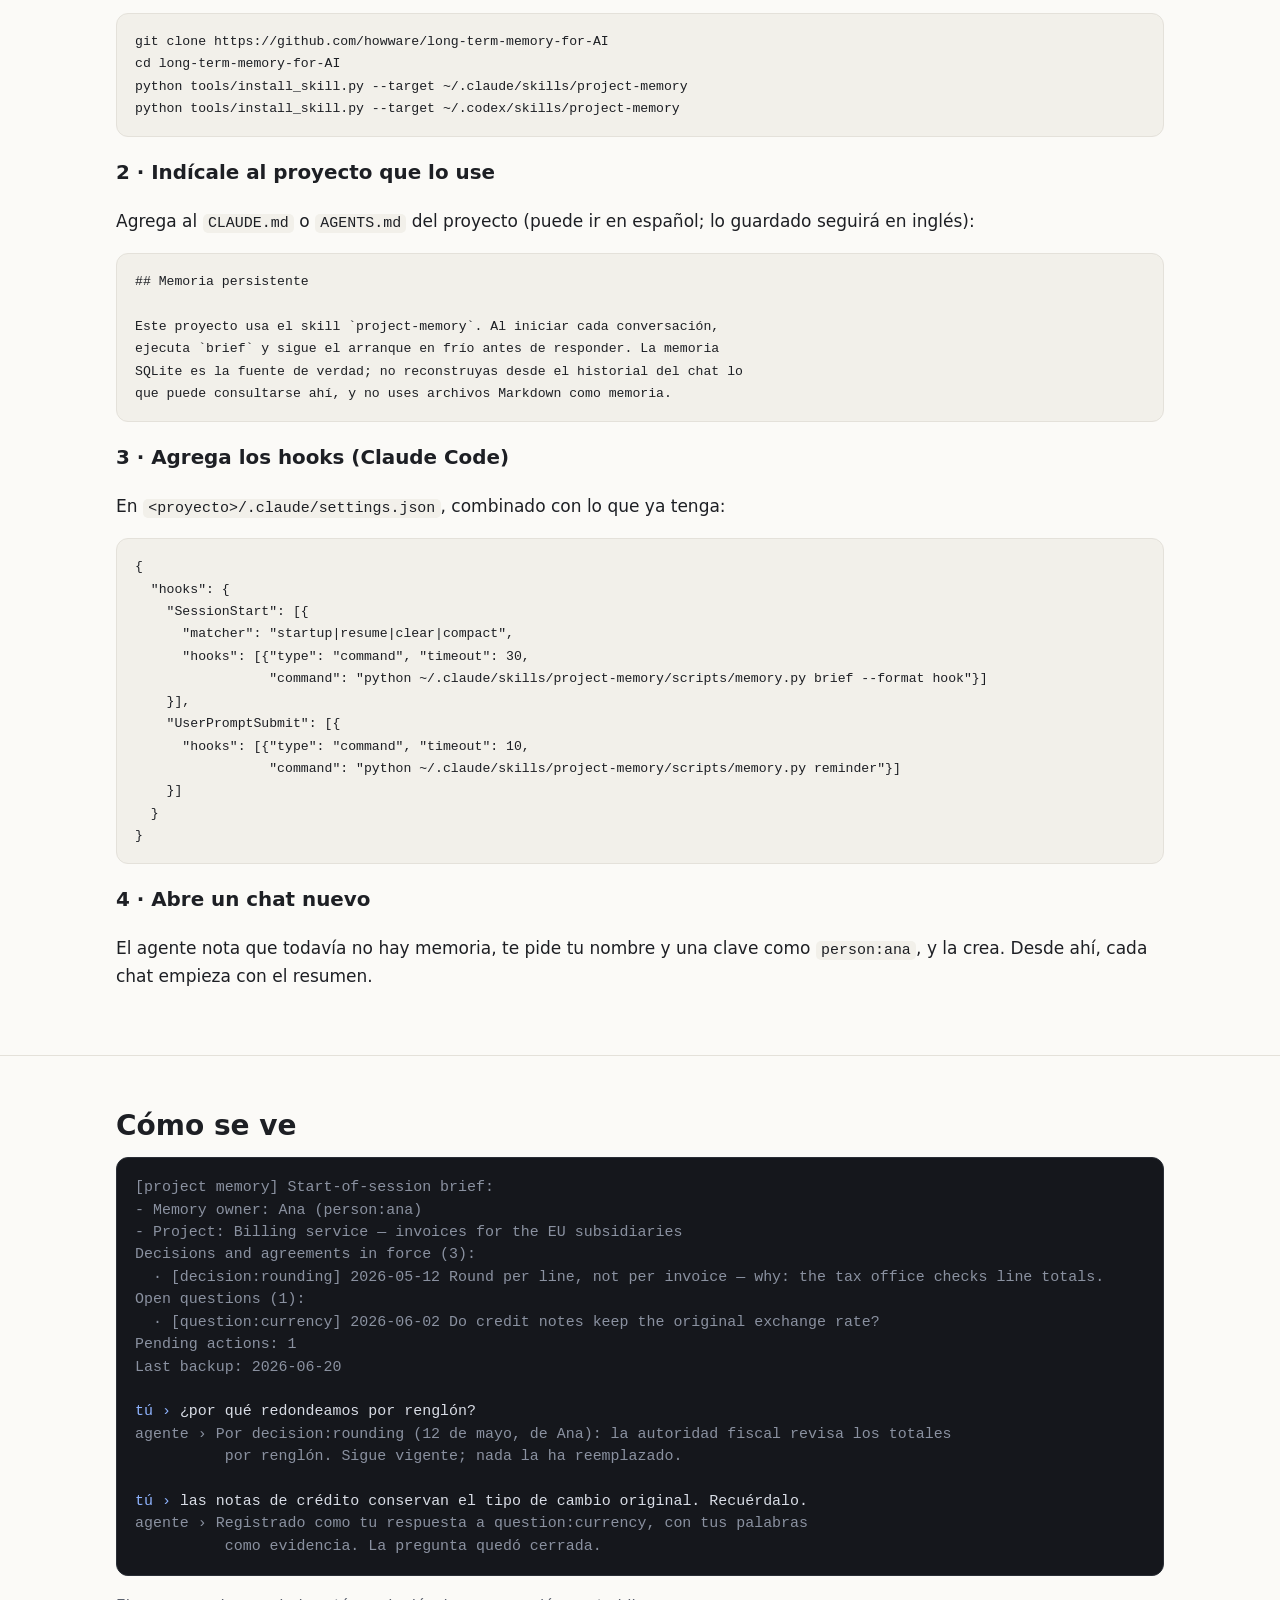
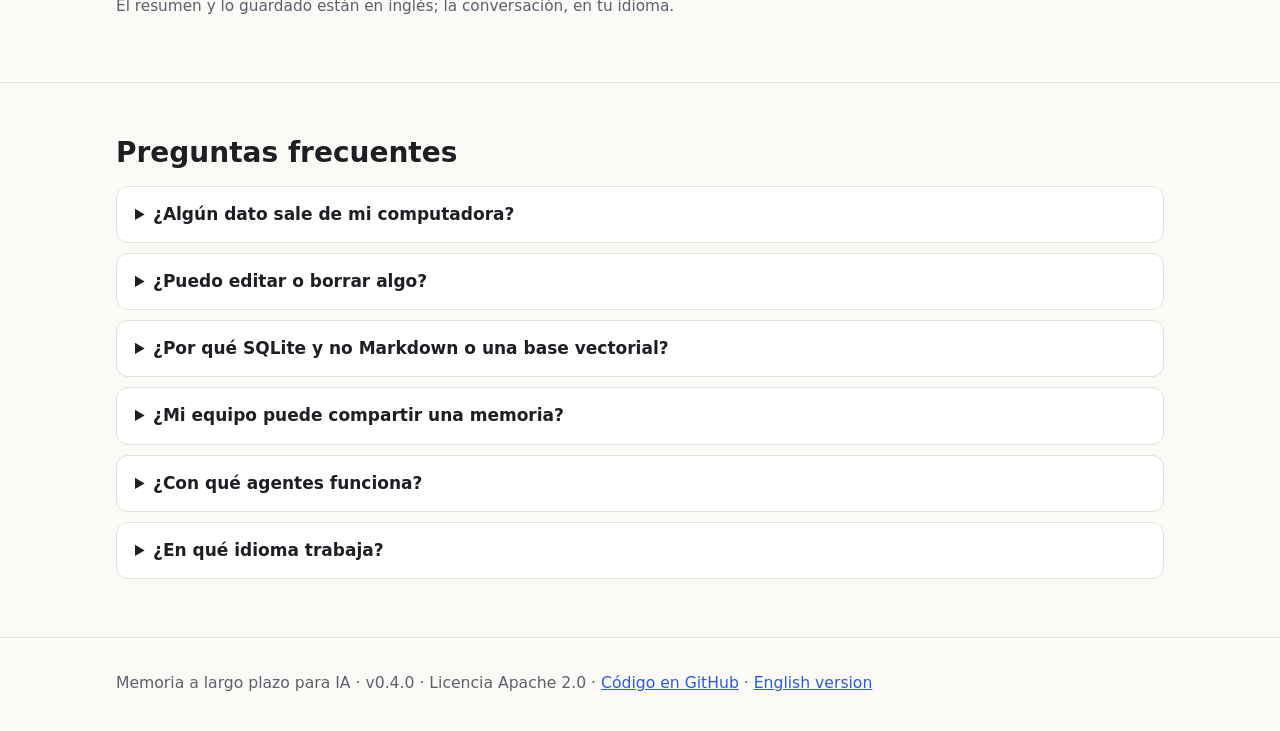
==== commit 961fc1c1: "Release 0.4.0: a resent keyed event gains the links it lacks Several importers can share one record " ====
--- a/docs/es/index.html
+++ b/docs/es/index.html
@@ -28,7 +28,7 @@
 
 <main>
 <div class="wrap hero">
-  <p class="eyebrow">Un skill para Claude Code y Codex · v0.3.0</p>
+  <p class="eyebrow">Un skill para Claude Code y Codex · v0.4.0</p>
   <h1>Tu agente olvida. Su memoria no tiene por qué.</h1>
   <p class="lead">Long-Term Memory for AI les da a los agentes de programación una memoria persistente que vive en un
     archivo SQLite local dentro de cada proyecto. Una ventana nueva, sin ningún contexto, arranca desde lo que se decidió,
@@ -125,7 +125,7 @@
 <section id="limitaciones">
   <div class="wrap">
     <h2>Limitaciones</h2>
-    <p class="intro">La versión 0.3.0 ya es útil, y éstos son sus límites, dichos con honestidad.</p>
+    <p class="intro">La versión 0.4.0 ya es útil, y éstos son sus límites, dichos con honestidad.</p>
     <div class="grid">
       <div class="card warn"><h3>Una máquina, un proyecto</h3><p>La memoria es un archivo local. No hay sincronización, ni servidor, ni forma de compartirla entre compañeros o computadoras. No llega a claude.ai en el navegador.</p></div>
       <div class="card warn"><h3>Vale lo que se registra</h3><p>El agente decide qué guardar siguiendo el skill. Puede omitir cosas o registrarlas imperfectamente; la evidencia y la historia lo hacen visible y corregible, no imposible.</p></div>
@@ -263,7 +263,7 @@
 
 <footer>
   <div class="wrap">
-    Memoria a largo plazo para IA · v0.3.0 · Licencia Apache 2.0 ·
+    Memoria a largo plazo para IA · v0.4.0 · Licencia Apache 2.0 ·
     <a href="https://github.com/howware/long-term-memory-for-AI">Código en GitHub</a> ·
     <a href="../">English version</a>
   </div>
